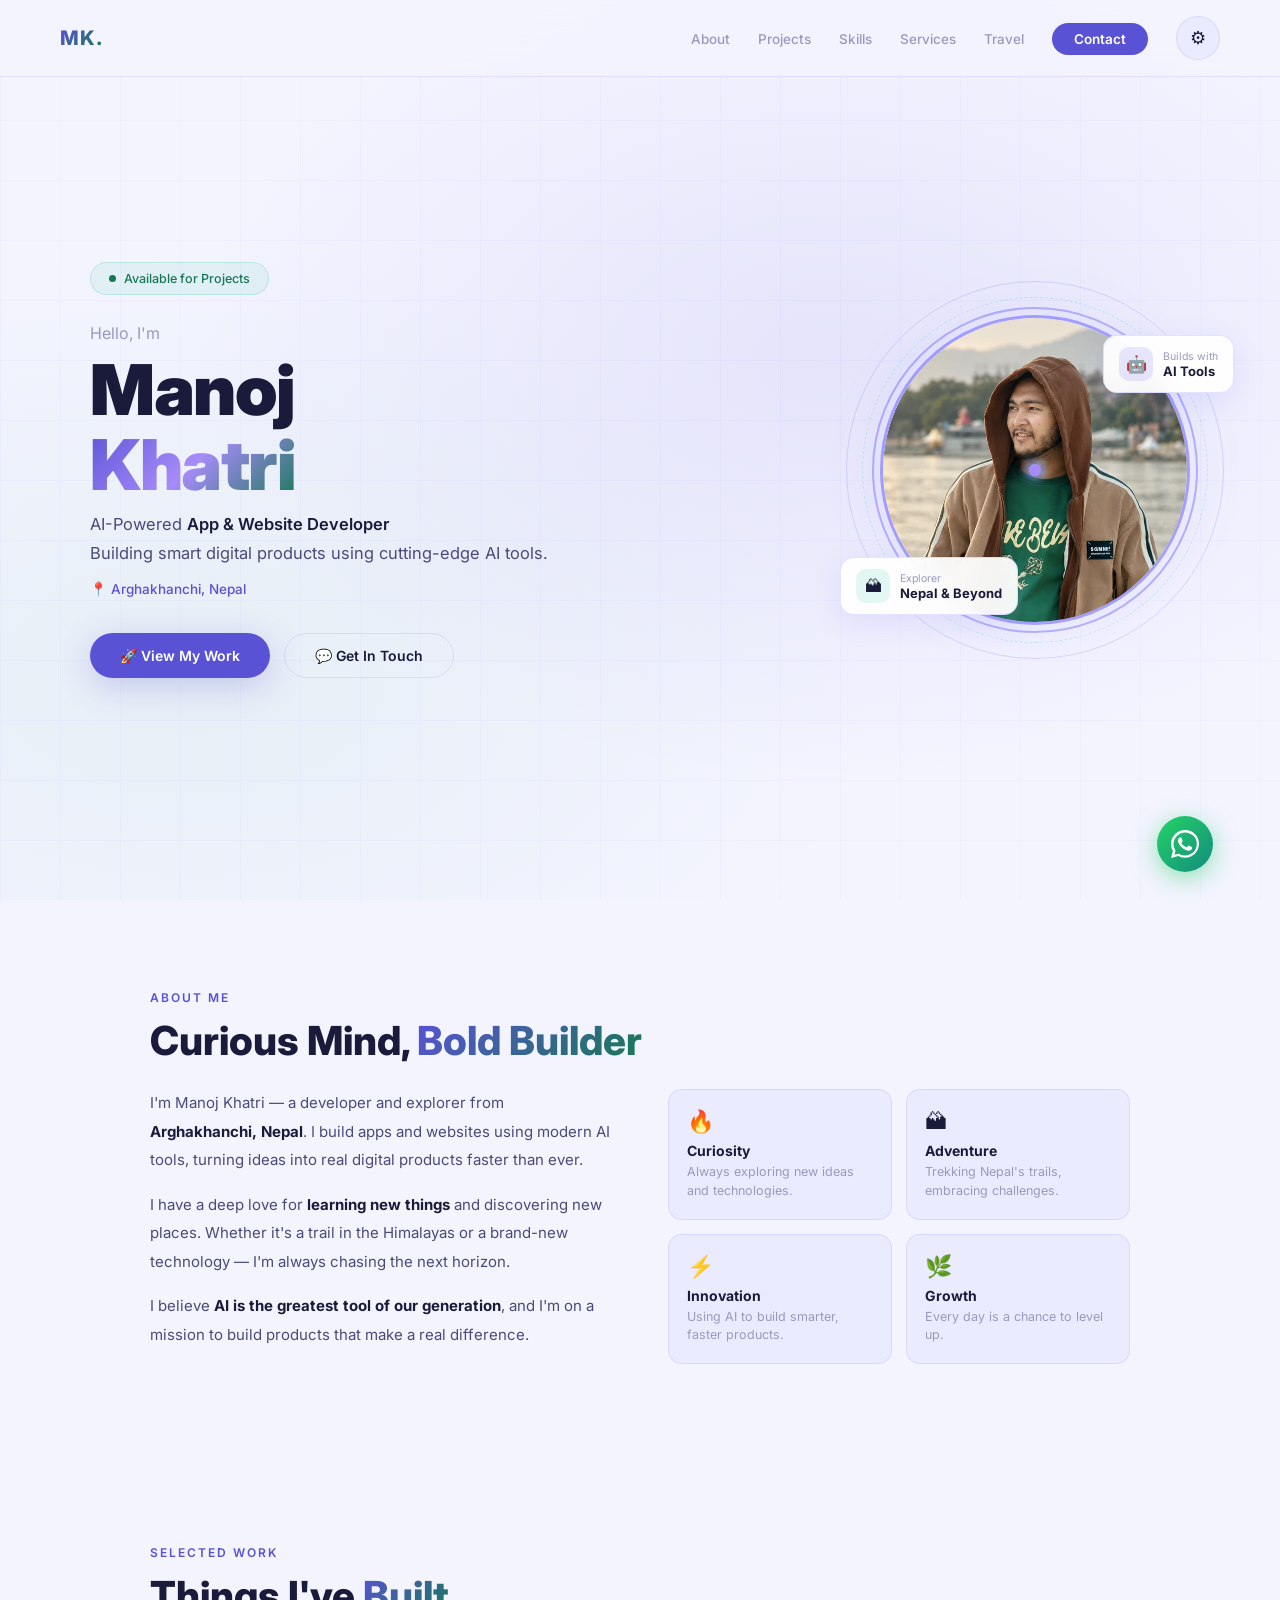
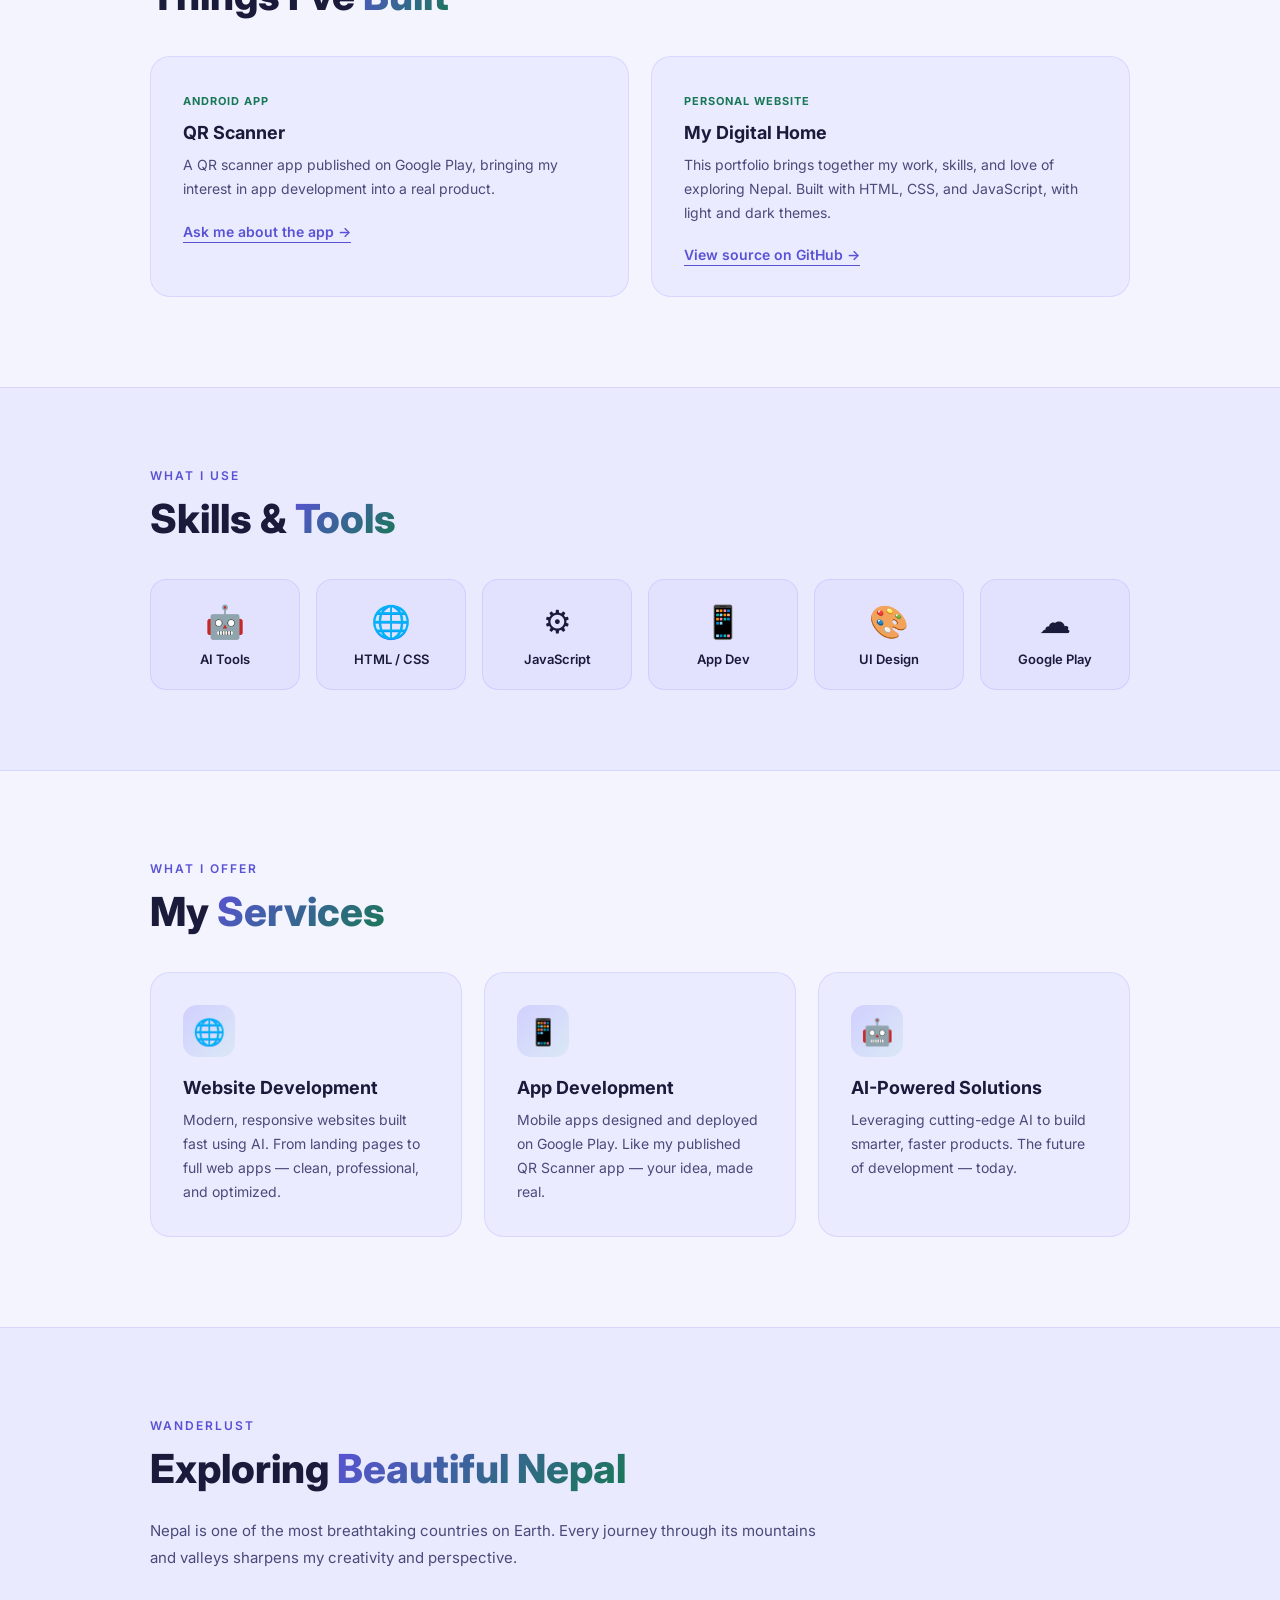
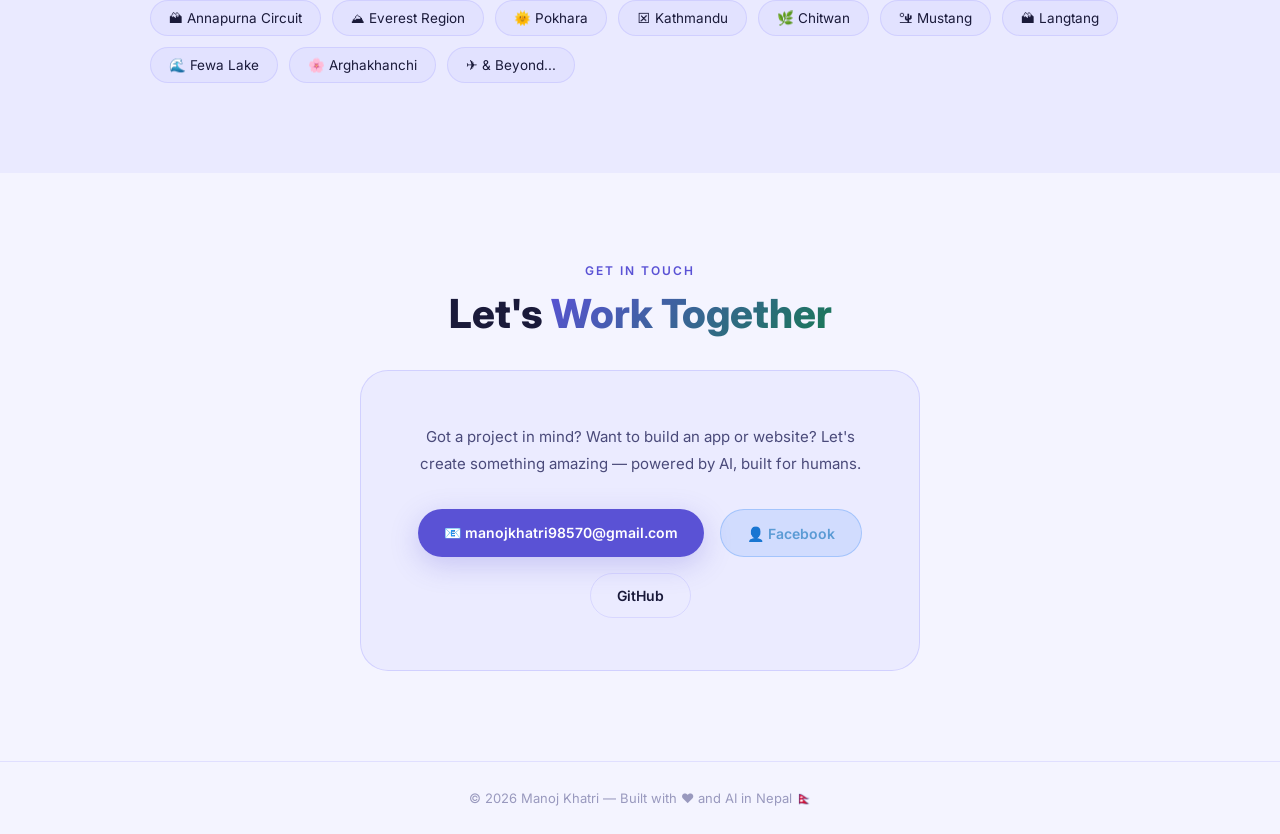
==== index.html @ 9ca05f6a "Publish portfolio with responsive navigation and project showcase" ====
<!DOCTYPE html>
<html lang="en" data-theme="system">
<head>
<meta charset="UTF-8">
<meta name="viewport" content="width=device-width, initial-scale=1.0">
<meta name="description" content="Manoj Khatri — app and website developer from Arghakhanchi, Nepal. Explore my projects, skills, and services, and get in touch.">
<meta name="theme-color" content="#080812">
<link rel="canonical" href="https://manojkhatri0025-ops.github.io/">
<link rel="icon" href="assets/favicon.svg" type="image/svg+xml">
<meta property="og:type" content="website">
<meta property="og:title" content="Manoj Khatri | Developer &amp; Explorer">
<meta property="og:description" content="Manoj Khatri — app and website developer from Arghakhanchi, Nepal. Explore my projects, skills, and services, and get in touch.">
<meta property="og:url" content="https://manojkhatri0025-ops.github.io/">
<meta property="og:image" content="https://manojkhatri0025-ops.github.io/assets/manoj-khatri.webp">
<meta property="og:image:alt" content="Manoj Khatri">
<meta name="twitter:card" content="summary">
<link rel="preconnect" href="https://fonts.googleapis.com">
<link rel="preconnect" href="https://fonts.gstatic.com" crossorigin>
<title>Manoj Khatri | Developer &amp; Explorer</title>
<link href="https://fonts.googleapis.com/css2?family=Inter:wght@300;400;500;600;700;800;900&display=swap" rel="stylesheet">
<link rel="stylesheet" href="assets/style.css">
</head>
<body>
<a class="skip-link" href="#main">Skip to content</a>
<div class="wa-float">
  <div class="wa-label">Chat on WhatsApp</div>
  <a href="https://wa.me/message/HHEHA7CKG47VM1?src=qr" target="_blank" rel="noopener noreferrer" aria-label="Chat with Manoj on WhatsApp (opens in a new tab)" class="wa-btn">
    <span class="wa-ping"></span>
    <svg viewBox="0 0 24 24" aria-hidden="true"><path d="M20.52 3.48A11.91 11.91 0 0 0 12.04 0C5.42 0 .04 5.38.04 12c0 2.12.55 4.19 1.6 6.01L0 24l6.15-1.61a12.02 12.02 0 0 0 5.88 1.5h.01C18.66 23.89 24 18.51 24 11.89c0-3.2-1.24-6.2-3.48-8.41ZM12.04 21.87a9.94 9.94 0 0 1-5.06-1.38l-.36-.21-3.65.96.97-3.56-.24-.37a9.88 9.88 0 0 1-1.53-5.3c0-5.5 4.47-9.97 9.98-9.97 2.66 0 5.16 1.04 7.04 2.92a9.86 9.86 0 0 1 2.91 7.04c0 5.5-4.48 9.87-10.06 9.87Zm5.47-7.46c-.3-.15-1.77-.88-2.05-.98-.27-.1-.47-.15-.67.15-.2.3-.77.98-.94 1.18-.18.2-.35.22-.65.07-.3-.15-1.27-.47-2.42-1.49-.89-.79-1.49-1.77-1.67-2.07-.17-.3-.02-.46.13-.61.13-.14.3-.35.45-.53.15-.17.2-.3.3-.5.1-.2.05-.37-.03-.52-.07-.15-.67-1.62-.92-2.22-.24-.58-.49-.5-.67-.51h-.57c-.2 0-.52.07-.8.37-.27.3-1.05 1.03-1.05 2.5 0 1.48 1.08 2.9 1.23 3.1.15.2 2.12 3.24 5.13 4.54.72.31 1.28.5 1.72.64.72.23 1.37.2 1.89.12.57-.09 1.77-.72 2.02-1.42.25-.7.25-1.3.18-1.43-.08-.12-.28-.2-.58-.35Z"/></svg>
  </a>
</div>
<nav aria-label="Main navigation">
  <a class="logo" href="#home" aria-label="Manoj Khatri, home">MK.</a>
  <div class="nav-right">
    <ul class="nav-links" id="nav-links">
      <li><a href="#about">About</a></li>
      <li><a href="#projects">Projects</a></li>
      <li><a href="#skills">Skills</a></li>
      <li><a href="#services">Services</a></li>
      <li><a href="#travel">Travel</a></li>
      <li><a href="#contact" class="nav-cta">Contact</a></li>
    </ul>
    <button id="menu-btn" type="button" aria-controls="nav-links" aria-expanded="false">Menu</button>
    <button id="theme-btn" type="button" aria-label="Change color theme" title="Change color theme">&#9728;&#65039;</button>
  </div>
</nav>
<main id="main" tabindex="-1">
<div class="hero" id="home">
  <div class="hero-bg"></div><div class="grid-bg"></div>
  <div class="hero-inner">
    <div class="hero-text">
      <div class="badge"><span class="dot"></span>Available for Projects</div>
      <p class="greet">Hello, I'm</p>
      <h1>Manoj<br><span class="grad">Khatri</span></h1>
      <p class="hero-role">AI-Powered <strong>App &amp; Website Developer</strong><br> Building smart digital products using cutting-edge AI tools.</p>
      <p class="loc">&#128205; Arghakhanchi, Nepal</p>
      <div class="btns">
        <a href="#projects" class="btn btn-p">&#128640; View My Work</a>
        <a href="#contact" class="btn btn-o">&#128172; Get In Touch</a>
      </div>
    </div>
    <div class="img-wrap">
      <div class="img-glow"></div><div class="img-ring"></div><div class="img-ring2"></div><div class="img-ring3"></div><div class="orbit-dot od1"></div><div class="orbit-dot od2"></div><div class="orbit-dot od3"></div>
      <img src="assets/manoj-khatri.webp" class="avatar" alt="Manoj Khatri" width="310" height="310" fetchpriority="high">
      <div class="fc fc1"><div class="fci" style="background:rgba(67,206,162,0.15)">&#127956;</div><div><div class="fcl">Explorer</div><div class="fcv">Nepal &amp; Beyond</div></div></div>
      <div class="fc fc2"><div class="fci" style="background:rgba(108,99,255,0.15)">&#129302;</div><div><div class="fcl">Builds with</div><div class="fcv">AI Tools</div></div></div>
    </div>
  </div>
</div>
<div id="about"><section class="reveal">
  <p class="sl">About Me</p><h2 class="st">Curious Mind, <span>Bold Builder</span></h2>
  <div class="about-grid">
    <div class="about-text">
      <p>I'm Manoj Khatri &mdash; a developer and explorer from <strong>Arghakhanchi, Nepal</strong>. I build apps and websites using modern AI tools, turning ideas into real digital products faster than ever.</p>
      <p>I have a deep love for <strong>learning new things</strong> and discovering new places. Whether it's a trail in the Himalayas or a brand-new technology &mdash; I'm always chasing the next horizon.</p>
      <p>I believe <strong>AI is the greatest tool of our generation</strong>, and I'm on a mission to build products that make a real difference.</p>
    </div>
    <div class="vals">
      <div class="val"><div class="vi">&#128293;</div><div class="vt">Curiosity</div><div class="vd">Always exploring new ideas and technologies.</div></div>
      <div class="val"><div class="vi">&#127956;</div><div class="vt">Adventure</div><div class="vd">Trekking Nepal's trails, embracing challenges.</div></div>
      <div class="val"><div class="vi">&#9889;</div><div class="vt">Innovation</div><div class="vd">Using AI to build smarter, faster products.</div></div>
      <div class="val"><div class="vi">&#127807;</div><div class="vt">Growth</div><div class="vd">Every day is a chance to level up.</div></div>
    </div>
  </div>
</section></div>
<div id="projects"><section class="reveal">
  <p class="sl">Selected Work</p><h2 class="st">Things I've <span>Built</span></h2>
  <div class="svc-grid">
    <article class="svc"><span class="project-tag">Android app</span><h3 class="svc-t">QR Scanner</h3><p class="svc-d">A QR scanner app published on Google Play, bringing my interest in app development into a real product.</p><a class="project-link" href="mailto:manojkhatri98570@gmail.com?subject=QR%20Scanner%20app">Ask me about the app &rarr;</a></article>
    <article class="svc"><span class="project-tag">Personal website</span><h3 class="svc-t">My Digital Home</h3><p class="svc-d">This portfolio brings together my work, skills, and love of exploring Nepal. Built with HTML, CSS, and JavaScript, with light and dark themes.</p><a class="project-link" href="https://github.com/manojkhatri0025-ops/manojkhatri0025-ops.github.io" target="_blank" rel="noopener noreferrer">View source on GitHub &rarr;</a></article>
  </div>
</section></div>
<div class="skills-bg" id="skills"><div class="skills-inner reveal">
  <p class="sl">What I Use</p><h2 class="st">Skills &amp; <span>Tools</span></h2>
  <div class="skills-grid">
    <div class="sk"><div class="ski">&#129302;</div><div class="skn">AI Tools</div></div>
    <div class="sk"><div class="ski">&#127760;</div><div class="skn">HTML / CSS</div></div>
    <div class="sk"><div class="ski">&#9881;</div><div class="skn">JavaScript</div></div>
    <div class="sk"><div class="ski">&#128241;</div><div class="skn">App Dev</div></div>
    <div class="sk"><div class="ski">&#127912;</div><div class="skn">UI Design</div></div>
    <div class="sk"><div class="ski">&#9729;</div><div class="skn">Google Play</div></div>
  </div>
</div></div>
<div id="services"><section class="reveal">
  <p class="sl">What I Offer</p><h2 class="st">My <span>Services</span></h2>
  <div class="svc-grid">
    <div class="svc"><div class="svc-icon">&#127760;</div><h3 class="svc-t">Website Development</h3><p class="svc-d">Modern, responsive websites built fast using AI. From landing pages to full web apps &mdash; clean, professional, and optimized.</p></div>
    <div class="svc"><div class="svc-icon">&#128241;</div><h3 class="svc-t">App Development</h3><p class="svc-d">Mobile apps designed and deployed on Google Play. Like my published QR Scanner app &mdash; your idea, made real.</p></div>
    <div class="svc"><div class="svc-icon">&#129302;</div><h3 class="svc-t">AI-Powered Solutions</h3><p class="svc-d">Leveraging cutting-edge AI to build smarter, faster products. The future of development &mdash; today.</p></div>
  </div>
</section></div>
<div class="travel-bg" id="travel"><div class="travel-inner reveal">
  <p class="sl">Wanderlust</p><h2 class="st">Exploring <span>Beautiful Nepal</span></h2>
  <p class="travel-desc">Nepal is one of the most breathtaking countries on Earth. Every journey through its mountains and valleys sharpens my creativity and perspective.</p>
  <div class="places">
    <span class="place">&#127956; Annapurna Circuit</span><span class="place">&#9968; Everest Region</span>
    <span class="place">&#127774; Pokhara</span><span class="place">&#128501; Kathmandu</span>
    <span class="place">&#127807; Chitwan</span><span class="place">&#127964; Mustang</span>
    <span class="place">&#127956; Langtang</span><span class="place">&#127754; Fewa Lake</span>
    <span class="place">&#127800; Arghakhanchi</span><span class="place">&#9992; &amp; Beyond...</span>
  </div>
</div></div>
<div id="contact"><div class="contact-wrap reveal">
  <p class="sl">Get In Touch</p><h2 class="st">Let's <span>Work Together</span></h2>
  <div class="contact-box">
    <p class="contact-desc">Got a project in mind? Want to build an app or website? Let's create something amazing &mdash; powered by AI, built for humans.</p>
    <div class="clinks">
      <a href="mailto:manojkhatri98570@gmail.com" class="cbtn cb1 email-link">&#128231; manojkhatri98570@gmail.com</a>
      <a href="https://www.facebook.com/songs.love.96" target="_blank" rel="noopener noreferrer" class="cbtn cb2">&#128100; Facebook</a>
      <a href="https://github.com/manojkhatri0025-ops" target="_blank" rel="noopener noreferrer" class="cbtn btn-o">GitHub</a>
    </div>
  </div>
</div></div>
</main>
<footer>&copy; 2026 Manoj Khatri &mdash; Built with &#10084;&#65039; and AI in Nepal &#127475;&#127477;</footer>
<script src="assets/main.js" defer></script>
</body></html>
---- assets/style.css ----
:root{--bg:#080812;--bg2:#0f0f20;--card:rgba(255,255,255,0.03);--border:rgba(255,255,255,0.07);--text:#e2e2f0;--muted:#9090b8;--muted2:#7070a0;--primary:#6c63ff;--accent:#43cea2;--nav-bg:rgba(8,8,18,0.9);--shadow:rgba(108,99,255,0.35)}
[data-theme="light"]{--bg:#f4f4ff;--bg2:#eaeaff;--card:rgba(108,99,255,0.06);--border:rgba(108,99,255,0.15);--text:#1a1a3a;--muted:#4a4a7a;--muted2:#5a5a90;--primary:#5a52d5;--accent:#2eaa80;--nav-bg:rgba(244,244,255,0.93);--shadow:rgba(90,82,213,0.25)}
*{margin:0;padding:0;box-sizing:border-box;scroll-behavior:smooth}
body{font-family:Inter,sans-serif;background:var(--bg);color:var(--text);overflow-x:hidden;transition:background .3s,color .3s}
::-webkit-scrollbar{width:5px}::-webkit-scrollbar-thumb{background:var(--primary);border-radius:3px}
nav{position:fixed;top:0;width:100%;z-index:999;padding:16px 60px;display:flex;justify-content:space-between;align-items:center;background:var(--nav-bg);backdrop-filter:blur(24px);border-bottom:1px solid rgba(108,99,255,0.15);transition:background .3s}
.logo{font-size:20px;font-weight:800;background:linear-gradient(135deg,var(--primary),var(--accent));-webkit-background-clip:text;-webkit-text-fill-color:transparent;letter-spacing:1px}
.nav-right{display:flex;align-items:center;gap:28px}
.nav-links{display:flex;gap:28px;list-style:none}
.nav-links a{color:var(--muted2);text-decoration:none;font-size:13.5px;font-weight:500;transition:color .2s}
.nav-links a:hover,.nav-links a.active{color:var(--text)}
.nav-cta{background:linear-gradient(135deg,var(--primary),#5a52d5)!important;color:#fff!important;padding:8px 22px;border-radius:50px;font-weight:600!important}
#theme-btn{width:40px;height:40px;border-radius:50%;border:1.5px solid var(--border);background:var(--card);cursor:pointer;font-size:18px;line-height:1;transition:.2s;color:var(--text);flex-shrink:0;display:inline-flex;align-items:center;justify-content:center}
#theme-btn:hover{border-color:var(--primary);background:rgba(108,99,255,0.15);transform:scale(1.1)}
.hero{min-height:100vh;display:flex;align-items:center;justify-content:center;padding:120px 60px 80px;position:relative;overflow:hidden}
.hero-bg{position:absolute;inset:0;background:radial-gradient(ellipse at 65% 40%,rgba(108,99,255,0.18) 0%,transparent 55%),radial-gradient(ellipse at 15% 75%,rgba(67,206,162,0.1) 0%,transparent 45%),var(--bg);transition:background .3s}
[data-theme="light"] .hero-bg{background:radial-gradient(ellipse at 65% 40%,rgba(90,82,213,0.1) 0%,transparent 55%),radial-gradient(ellipse at 15% 75%,rgba(46,170,128,0.07) 0%,transparent 45%),var(--bg)}
.grid-bg{position:absolute;inset:0;background-image:linear-gradient(rgba(108,99,255,0.04) 1px,transparent 1px),linear-gradient(90deg,rgba(108,99,255,0.04) 1px,transparent 1px);background-size:60px 60px}
.hero-inner{display:flex;align-items:center;gap:80px;max-width:1100px;width:100%;position:relative;z-index:1;flex-wrap:wrap}
.hero-text{flex:1;min-width:300px}
.badge{display:inline-flex;align-items:center;gap:8px;padding:8px 18px;background:rgba(67,206,162,0.1);border:1px solid rgba(67,206,162,0.25);border-radius:50px;font-size:12.5px;color:var(--accent);margin-bottom:28px;font-weight:500}
.dot{width:7px;height:7px;background:var(--accent);border-radius:50%;animation:pulse 2s infinite}
@keyframes pulse{0%,100%{opacity:1;transform:scale(1)}50%{opacity:.5;transform:scale(1.4)}}
.greet{font-size:16px;color:var(--muted2);margin-bottom:10px}
h1{font-size:clamp(42px,5.5vw,70px);font-weight:900;line-height:1.06;margin-bottom:8px;letter-spacing:-1.5px;color:var(--text)}
.grad{background:linear-gradient(135deg,var(--primary) 0%,#a78bfa 50%,var(--accent) 100%);-webkit-background-clip:text;-webkit-text-fill-color:transparent}
.hero-role{font-size:16.5px;color:var(--muted);line-height:1.75;margin-bottom:10px}
.hero-role strong{color:var(--text);font-weight:600}
.loc{display:inline-flex;align-items:center;gap:6px;font-size:13.5px;color:var(--primary);margin-bottom:36px;font-weight:500}
.btns{display:flex;gap:14px;flex-wrap:wrap}
.btn{padding:13px 30px;border-radius:50px;font-size:14px;font-weight:600;text-decoration:none;transition:.25s;border:none;display:inline-flex;align-items:center;gap:8px;cursor:pointer}
.btn-p{background:linear-gradient(135deg,var(--primary),#5a52d5);color:#fff;box-shadow:0 8px 32px var(--shadow)}
.btn-p:hover{transform:translateY(-2px);box-shadow:0 14px 44px var(--shadow)}
.btn-o{background:transparent;color:var(--text);border:1.5px solid var(--border)}
.btn-o:hover{border-color:var(--primary);color:var(--primary);background:rgba(108,99,255,0.08)}
.img-wrap{position:relative;flex-shrink:0;display:flex;align-items:center;justify-content:center}
.img-glow{position:absolute;inset:-30px;background:radial-gradient(circle,rgba(108,99,255,0.28) 0%,transparent 68%);border-radius:50%;filter:blur(24px)}
.img-ring{position:absolute;inset:-8px;border:2.5px solid rgba(108,99,255,0.45);border-radius:50%;animation:spin 9s linear infinite}
.img-ring2{position:absolute;inset:-18px;border:1.5px dashed rgba(67,206,162,0.28);border-radius:50%;animation:spin 15s linear infinite reverse}
@keyframes spin{to{transform:rotate(360deg)}}
img.avatar{width:310px;height:310px;border-radius:50%;object-fit:cover;object-position:top center;border:3px solid rgba(108,99,255,0.55);position:relative;z-index:1;display:block}
.fc{position:absolute;backdrop-filter:blur(16px);border-radius:14px;padding:11px 15px;display:flex;align-items:center;gap:10px;white-space:nowrap;z-index:4;background:rgba(12,12,28,0.88);border:1px solid rgba(255,255,255,0.1)}
[data-theme="light"] .fc{background:rgba(255,255,255,0.94);border:1px solid rgba(108,99,255,0.18);box-shadow:0 8px 28px rgba(108,99,255,0.12)}
.fc1{bottom:10px;left:-40px;animation:float 4s ease-in-out infinite}
.fc2{top:20px;right:-44px;animation:float 4s ease-in-out infinite .8s}
@keyframes float{0%,100%{transform:translateY(0)}50%{transform:translateY(-10px)}}
.fci{width:34px;height:34px;border-radius:10px;display:flex;align-items:center;justify-content:center;font-size:17px}
.fcl{font-size:10.5px;color:var(--muted2)}.fcv{font-size:13px;font-weight:700;color:var(--text)}
section{padding:90px 60px;max-width:1100px;margin:0 auto}
.sl{font-size:12px;color:var(--primary);font-weight:600;letter-spacing:2px;text-transform:uppercase;margin-bottom:12px}
.st{font-size:clamp(28px,3.5vw,40px);font-weight:800;margin-bottom:24px;line-height:1.2;color:var(--text)}
.st span{background:linear-gradient(135deg,var(--primary),var(--accent));-webkit-background-clip:text;-webkit-text-fill-color:transparent}
.about-grid{display:grid;grid-template-columns:1fr 1fr;gap:56px;align-items:start}
.about-text p{color:var(--muted);line-height:1.9;font-size:15px;margin-bottom:16px}
.about-text p strong{color:var(--text)}
.vals{display:grid;grid-template-columns:1fr 1fr;gap:14px}
.val{background:var(--card);border:1px solid var(--border);border-radius:14px;padding:18px;transition:.3s;cursor:default}
.val:hover{background:rgba(108,99,255,0.1);border-color:rgba(108,99,255,0.3);transform:translateY(-3px)}
.vi{font-size:22px;margin-bottom:8px}.vt{font-size:14px;font-weight:700;color:var(--text);margin-bottom:4px}.vd{font-size:12.5px;color:var(--muted2);line-height:1.5}
.skills-bg{background:var(--bg2);border-top:1px solid var(--border);border-bottom:1px solid var(--border)}
.skills-inner{max-width:1100px;margin:0 auto;padding:80px 60px}
.skills-grid{display:grid;grid-template-columns:repeat(auto-fit,minmax(140px,1fr));gap:16px;margin-top:36px}
.sk{background:var(--card);border:1px solid var(--border);border-radius:16px;padding:22px 16px;text-align:center;transition:.3s;cursor:default}
.sk:hover{background:rgba(108,99,255,0.12);border-color:rgba(108,99,255,0.35);transform:translateY(-5px)}
.ski{font-size:32px;margin-bottom:10px}.skn{font-size:13px;font-weight:600;color:var(--text)}
.svc-grid{display:grid;grid-template-columns:repeat(auto-fit,minmax(280px,1fr));gap:22px;margin-top:36px}
.svc{background:var(--card);border:1px solid var(--border);border-radius:20px;padding:32px;transition:.35s;position:relative;overflow:hidden;cursor:default}
.svc::before{content:'';position:absolute;top:0;left:0;right:0;height:2px;background:linear-gradient(90deg,var(--primary),var(--accent));transform:scaleX(0);transform-origin:left;transition:.35s}
.svc:hover{background:rgba(108,99,255,0.08);border-color:rgba(108,99,255,0.25);transform:translateY(-6px)}
.svc:hover::before{transform:scaleX(1)}
.svc-icon{width:52px;height:52px;background:linear-gradient(135deg,rgba(108,99,255,0.2),rgba(67,206,162,0.1));border-radius:14px;display:flex;align-items:center;justify-content:center;font-size:26px;margin-bottom:20px}
.svc-t{font-size:18px;font-weight:700;color:var(--text);margin-bottom:10px}.svc-d{font-size:14px;color:var(--muted);line-height:1.7}
.travel-bg{background:var(--bg2);border-top:1px solid var(--border)}
.travel-inner{max-width:1100px;margin:0 auto;padding:90px 60px}
.travel-desc{color:var(--muted);font-size:15px;line-height:1.85;margin-bottom:28px;max-width:680px}
.places{display:flex;flex-wrap:wrap;gap:11px}
.place{padding:9px 18px;background:var(--card);border:1px solid var(--border);border-radius:50px;font-size:13.5px;color:var(--text);transition:.25s;cursor:default}
.place:hover{background:rgba(108,99,255,0.15);border-color:rgba(108,99,255,0.4);transform:translateY(-2px)}
.contact-wrap{max-width:680px;margin:0 auto;padding:90px 60px;text-align:center}
.contact-box{background:rgba(108,99,255,0.06);border:1px solid rgba(108,99,255,0.2);border-radius:28px;padding:52px 40px;margin-top:32px}
.contact-desc{color:var(--muted);font-size:15px;line-height:1.8;margin-bottom:32px}
.clinks{display:flex;justify-content:center;gap:16px;flex-wrap:wrap}
.cbtn{padding:13px 26px;border-radius:50px;font-size:14px;font-weight:600;text-decoration:none;transition:.25s;display:inline-flex;align-items:center;gap:8px}
.cb1{background:linear-gradient(135deg,var(--primary),#5a52d5);color:#fff;box-shadow:0 8px 28px var(--shadow)}
.cb1:hover{transform:translateY(-2px)}
.cb2{background:rgba(24,119,242,0.12);border:1px solid rgba(24,119,242,0.25);color:#5b9bd5}
.cb2:hover{background:rgba(24,119,242,0.22);transform:translateY(-2px)}
footer{text-align:center;padding:28px;border-top:1px solid var(--border);color:var(--muted2);font-size:13px}
.reveal{opacity:1;transform:none;transition:.7s ease}
.reveal.visible{opacity:1;transform:none}
@media(max-width:768px){nav{padding:14px 20px}.nav-links{display:none}.hero{padding:90px 20px 60px}.hero-inner{flex-direction:column-reverse;gap:36px;text-align:center}img.avatar{width:220px;height:220px}.btns{justify-content:center}section,.skills-inner,.travel-inner,.contact-wrap{padding:60px 24px}.about-grid{grid-template-columns:1fr}.fc1,.fc2{display:none}}

/* ORBITING ANIMATIONS */
@keyframes orbit1{from{transform:rotate(0deg) translateX(175px) rotate(0deg)}to{transform:rotate(360deg) translateX(175px) rotate(-360deg)}}
@keyframes orbit2{from{transform:rotate(120deg) translateX(185px) rotate(-120deg)}to{transform:rotate(480deg) translateX(185px) rotate(-480deg)}}
@keyframes orbit3{from{transform:rotate(240deg) translateX(170px) rotate(-240deg)}to{transform:rotate(600deg) translateX(170px) rotate(-600deg)}}
@keyframes pulse-ring{0%,100%{transform:scale(1);opacity:.5}50%{transform:scale(1.07);opacity:1}}
.img-ring3{position:absolute;inset:-34px;border:1px solid rgba(108,99,255,0.2);border-radius:50%;animation:pulse-ring 3s ease-in-out infinite}
.orbit-dot{position:absolute;width:12px;height:12px;border-radius:50%;top:50%;left:50%;margin:-6px 0 0 -6px;z-index:5}
.od1{background:#6c63ff;box-shadow:0 0 12px #6c63ff;animation:orbit1 6s linear infinite}
.od2{background:#43cea2;box-shadow:0 0 12px #43cea2;animation:orbit2 9s linear infinite}
.od3{background:#a78bfa;box-shadow:0 0 12px #a78bfa;animation:orbit3 7.5s linear infinite}
/* WHATSAPP FLOAT */
.wa-float{position:fixed;bottom:28px;right:28px;z-index:9999;display:flex;flex-direction:column;align-items:center;gap:8px}
.wa-label{background:rgba(0,0,0,0.8);color:#fff;font-size:12px;font-weight:600;padding:6px 14px;border-radius:20px;white-space:nowrap;opacity:0;transform:translateY(4px);transition:.2s;pointer-events:none;backdrop-filter:blur(8px)}
.wa-float:hover .wa-label{opacity:1;transform:translateY(0)}
.wa-btn{width:56px;height:56px;border-radius:50%;background:linear-gradient(135deg,#25d366,#128c7e);display:flex;align-items:center;justify-content:center;font-size:26px;box-shadow:0 6px 24px rgba(37,211,102,0.5);text-decoration:none;animation:wabounce 3s ease-in-out infinite;position:relative;border:none;cursor:pointer}
.wa-btn:hover{transform:scale(1.12)!important;box-shadow:0 10px 36px rgba(37,211,102,0.65)}
@keyframes wabounce{0%,100%{transform:translateY(0)}50%{transform:translateY(-8px)}}
.wa-ping{position:absolute;top:-2px;right:-2px;width:14px;height:14px;background:#ff3b3b;border-radius:50%;border:2px solid #080812}
.wa-ping::after{content:'';position:absolute;inset:-3px;border-radius:50%;border:2px solid #ff3b3b;animation:pingring 1.5s ease-out infinite}
@keyframes pingring{0%{transform:scale(1);opacity:1}100%{transform:scale(2.2);opacity:0}}
@media(max-width:768px){.wa-float{bottom:16px;right:16px}}


/* Navigation, keyboard access, and small-screen refinements. */
:root{--muted2:#9999be}
[data-theme="light"]{--accent:#187855}
html{scroll-padding-top:100px}
main:focus{outline:none}
.skip-link{position:fixed;left:16px;top:-80px;z-index:10001;background:var(--bg);color:var(--text);padding:14px;border:2px solid var(--primary);border-radius:8px}
.skip-link:focus{top:12px}
a:focus-visible,button:focus-visible{outline:3px solid var(--primary);outline-offset:5px}
.logo{text-decoration:none}
.hero-text{min-width:0}
.svc-grid{grid-template-columns:repeat(auto-fit,minmax(min(100%,280px),1fr))}
.contact-box{padding:clamp(24px,5vw,52px) clamp(14px,4vw,40px)}
.cbtn{max-width:100%;overflow-wrap:anywhere;justify-content:center}
.email-link{display:block;line-height:1.6}
#menu-btn{display:none;background:var(--card);border:1px solid var(--border);border-radius:9px;color:var(--text);font:600 13px Inter,sans-serif;padding:10px 12px;cursor:pointer;min-height:44px}
#theme-btn{width:44px;height:44px}
.project-link{margin-top:22px;color:var(--primary);font-size:14px;font-weight:600;display:inline-block;text-underline-offset:5px}
.project-tag{display:inline-block;margin-bottom:14px;font-size:11px;letter-spacing:1px;text-transform:uppercase;color:var(--accent);font-weight:700}
.wa-btn svg{width:28px;height:28px;fill:currentColor;color:white}
.wa-ping{display:none}
.wa-float:focus-within .wa-label{opacity:1;transform:none}
@media(max-width:950px){nav{padding-left:24px;padding-right:24px}.nav-links{gap:16px}.nav-right{gap:16px}}
@media(max-width:768px){
 #menu-btn{display:inline-flex;align-items:center}.nav-right{gap:10px}
 .nav-links{display:none;position:absolute;left:16px;right:16px;top:76px;flex-direction:column;gap:2px;background:var(--bg);padding:12px;border:1px solid var(--border);border-radius:16px;box-shadow:0 12px 32px var(--shadow)}
 .nav-links.is-open{display:flex}.nav-links a{display:block;padding:13px 16px}.nav-cta{margin-top:4px}
 .hero{padding-top:116px}.hero-inner{align-items:center}.hero-text{width:100%}
 .hero-role{font-size:15px}.hero-role br{display:none}
 .svc{padding:26px}.contact-wrap{padding-left:16px;padding-right:16px}
 .orbit-dot{display:none}.img-ring3{inset:-26px}
 .wa-float{bottom:14px;right:14px}.wa-btn{width:48px;height:48px}
 footer{padding:28px 64px 36px 24px;line-height:1.8}
}
@media(prefers-reduced-motion:reduce){*,*::before,*::after{animation:none!important;transition:none!important;scroll-behavior:auto!important}}
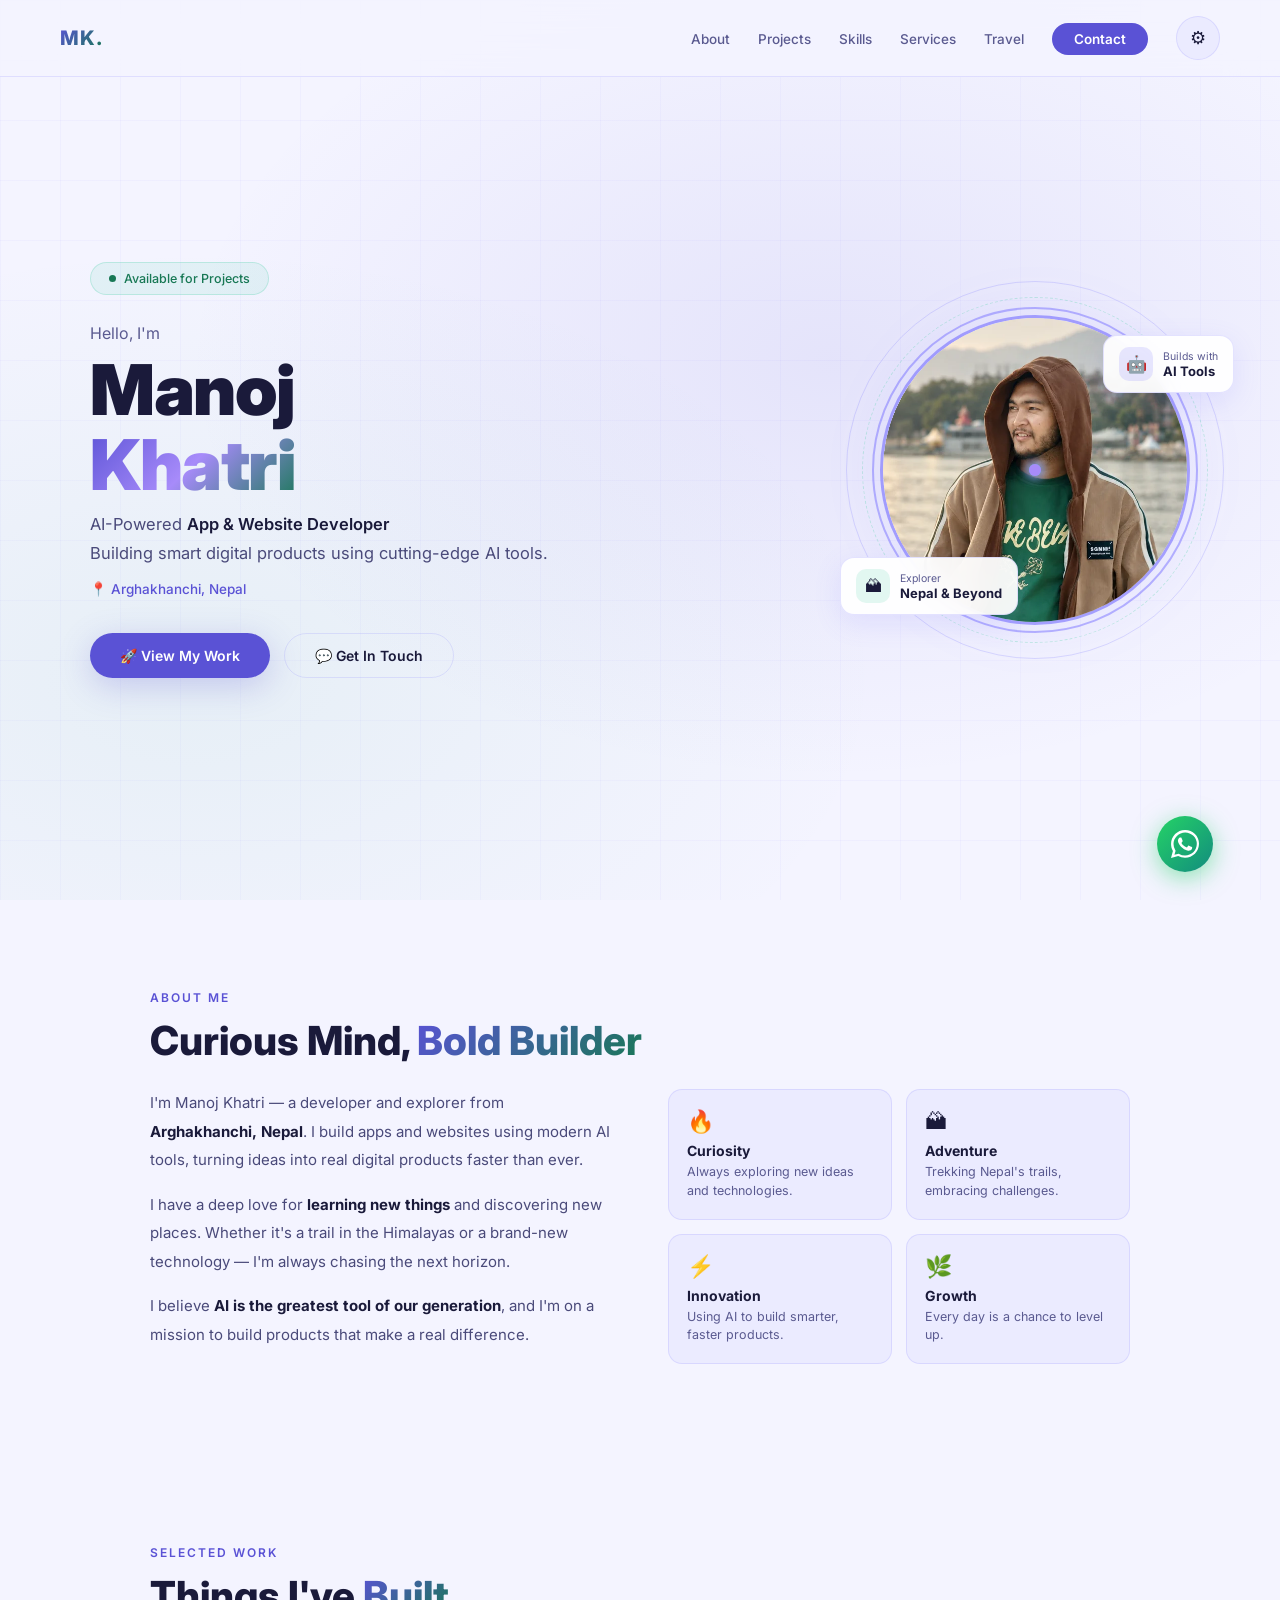
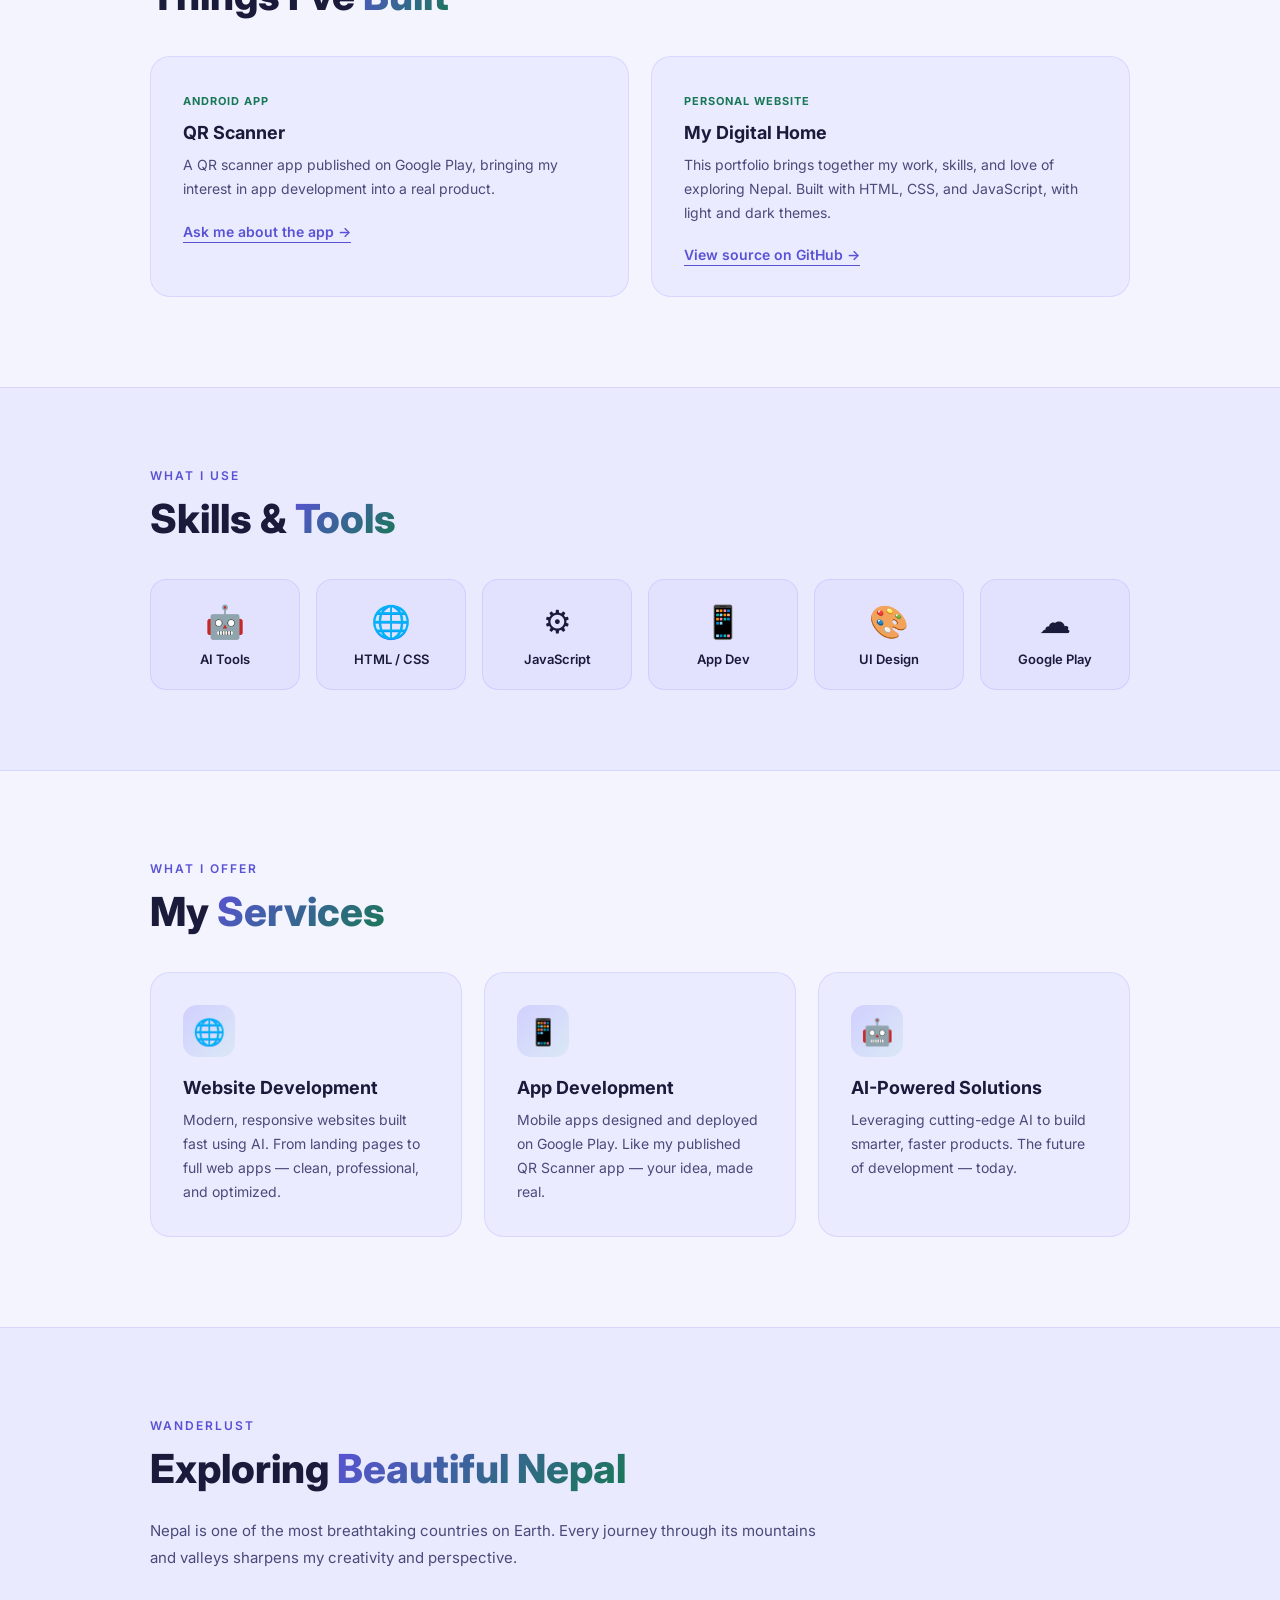
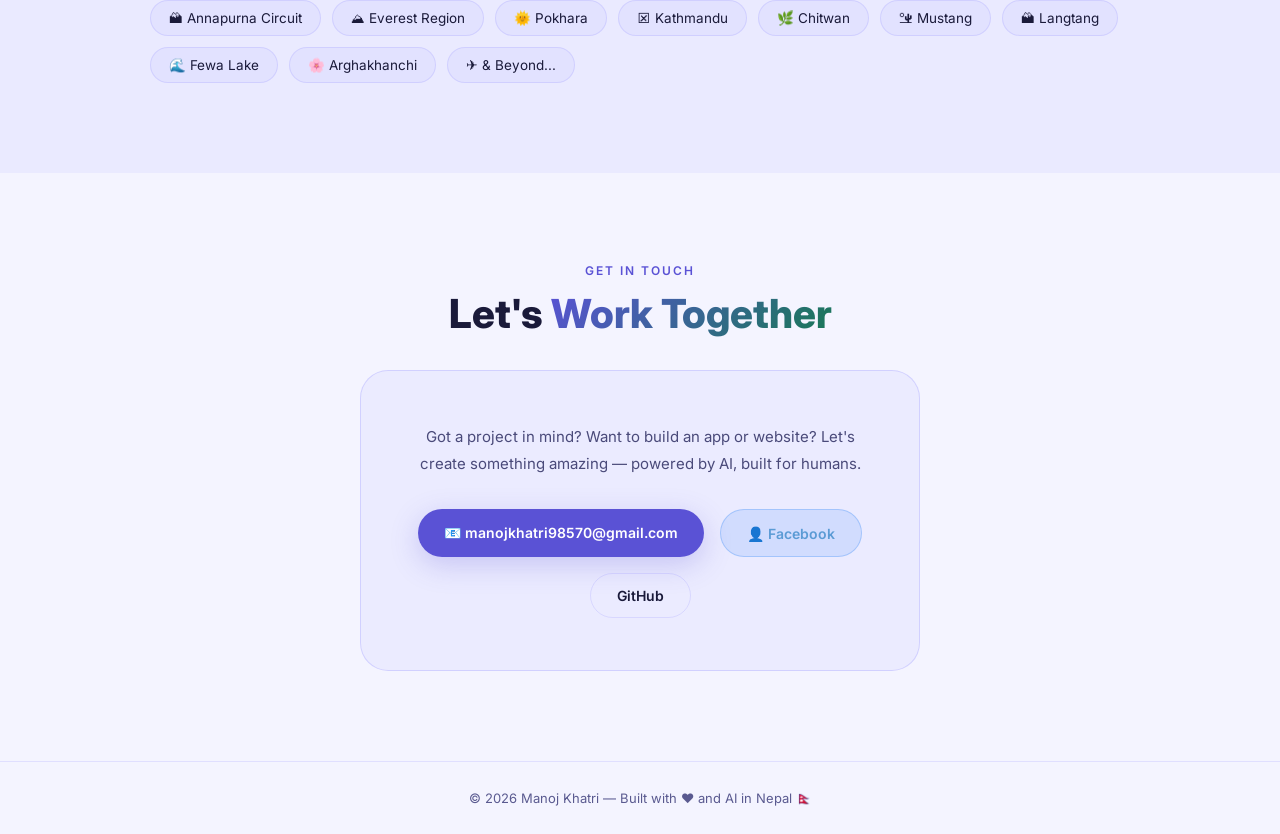
==== commit b8a8f176: "Connect approved manojkhatri.name.np domain and update site metadata" ====
--- a/index.html
+++ b/index.html
@@ -5,13 +5,13 @@
 <meta name="viewport" content="width=device-width, initial-scale=1.0">
 <meta name="description" content="Manoj Khatri — app and website developer from Arghakhanchi, Nepal. Explore my projects, skills, and services, and get in touch.">
 <meta name="theme-color" content="#080812">
-<link rel="canonical" href="https://manojkhatri0025-ops.github.io/">
+<link rel="canonical" href="https://manojkhatri.name.np/">
 <link rel="icon" href="assets/favicon.svg" type="image/svg+xml">
 <meta property="og:type" content="website">
 <meta property="og:title" content="Manoj Khatri | Developer &amp; Explorer">
 <meta property="og:description" content="Manoj Khatri — app and website developer from Arghakhanchi, Nepal. Explore my projects, skills, and services, and get in touch.">
-<meta property="og:url" content="https://manojkhatri0025-ops.github.io/">
-<meta property="og:image" content="https://manojkhatri0025-ops.github.io/assets/manoj-khatri.webp">
+<meta property="og:url" content="https://manojkhatri.name.np/">
+<meta property="og:image" content="https://manojkhatri.name.np/assets/manoj-khatri.webp">
 <meta property="og:image:alt" content="Manoj Khatri">
 <meta name="twitter:card" content="summary">
 <link rel="preconnect" href="https://fonts.googleapis.com">
--- a/assets/style.css
+++ b/assets/style.css
@@ -1,5 +1,5 @@
 
-:root{--bg:#080812;--bg2:#0f0f20;--card:rgba(255,255,255,0.03);--border:rgba(255,255,255,0.07);--text:#e2e2f0;--muted:#9090b8;--muted2:#7070a0;--primary:#6c63ff;--accent:#43cea2;--nav-bg:rgba(8,8,18,0.9);--shadow:rgba(108,99,255,0.35)}
+:root{--bg:#080812;--bg2:#0f0f20;--card:rgba(255,255,255,0.03);--border:rgba(255,255,255,0.07);--text:#e2e2f0;--muted:#9090b8;--muted2:#9999be;--primary:#6c63ff;--accent:#43cea2;--nav-bg:rgba(8,8,18,0.9);--shadow:rgba(108,99,255,0.35)}
 [data-theme="light"]{--bg:#f4f4ff;--bg2:#eaeaff;--card:rgba(108,99,255,0.06);--border:rgba(108,99,255,0.15);--text:#1a1a3a;--muted:#4a4a7a;--muted2:#5a5a90;--primary:#5a52d5;--accent:#2eaa80;--nav-bg:rgba(244,244,255,0.93);--shadow:rgba(90,82,213,0.25)}
 *{margin:0;padding:0;box-sizing:border-box;scroll-behavior:smooth}
 body{font-family:Inter,sans-serif;background:var(--bg);color:var(--text);overflow-x:hidden;transition:background .3s,color .3s}
@@ -115,8 +115,9 @@
 
 
 /* Navigation, keyboard access, and small-screen refinements. */
-:root{--muted2:#9999be}
 [data-theme="light"]{--accent:#187855}
+.sl,.loc,.project-link{color:#b2aaff}
+[data-theme="light"] .sl,[data-theme="light"] .loc,[data-theme="light"] .project-link{color:var(--primary)}
 html{scroll-padding-top:100px}
 main:focus{outline:none}
 .skip-link{position:fixed;left:16px;top:-80px;z-index:10001;background:var(--bg);color:var(--text);padding:14px;border:2px solid var(--primary);border-radius:8px}
@@ -130,7 +131,7 @@
 .email-link{display:block;line-height:1.6}
 #menu-btn{display:none;background:var(--card);border:1px solid var(--border);border-radius:9px;color:var(--text);font:600 13px Inter,sans-serif;padding:10px 12px;cursor:pointer;min-height:44px}
 #theme-btn{width:44px;height:44px}
-.project-link{margin-top:22px;color:var(--primary);font-size:14px;font-weight:600;display:inline-block;text-underline-offset:5px}
+.project-link{margin-top:22px;font-size:14px;font-weight:600;display:inline-block;text-underline-offset:5px}
 .project-tag{display:inline-block;margin-bottom:14px;font-size:11px;letter-spacing:1px;text-transform:uppercase;color:var(--accent);font-weight:700}
 .wa-btn svg{width:28px;height:28px;fill:currentColor;color:white}
 .wa-ping{display:none}
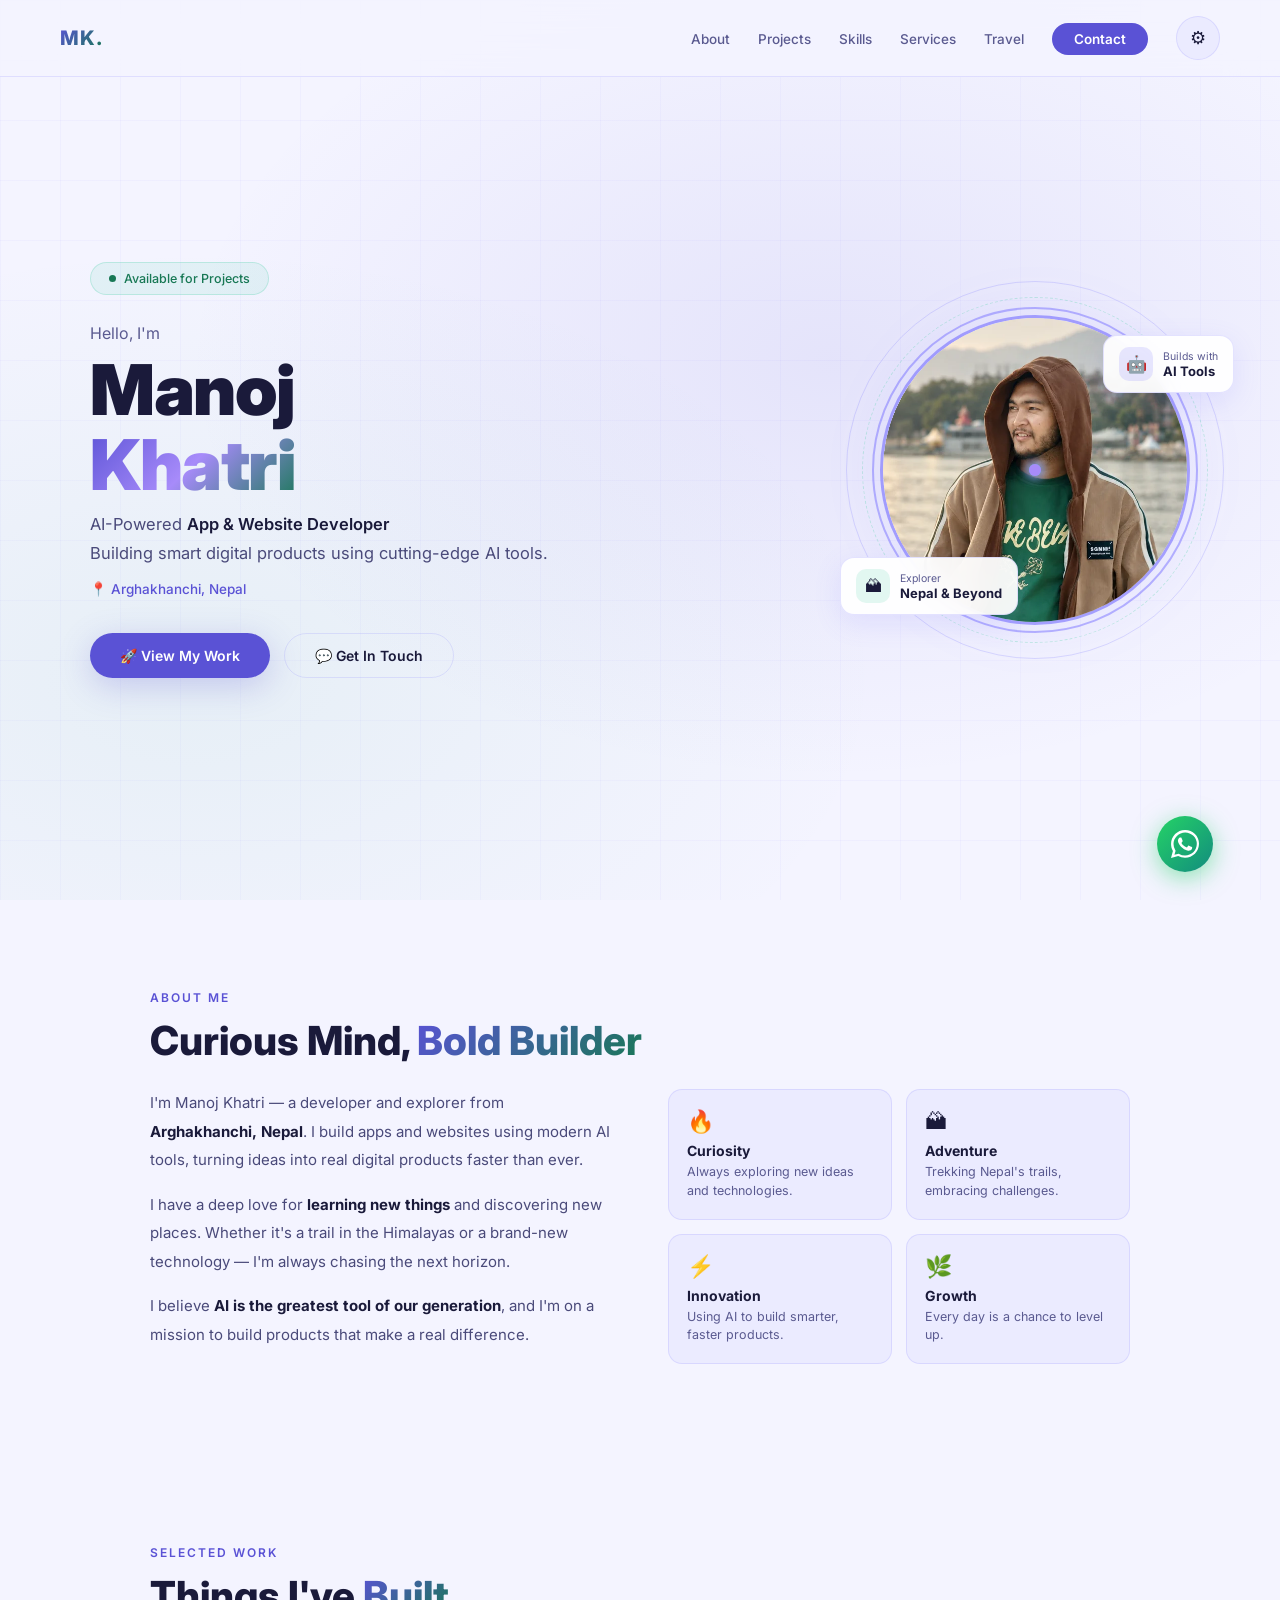
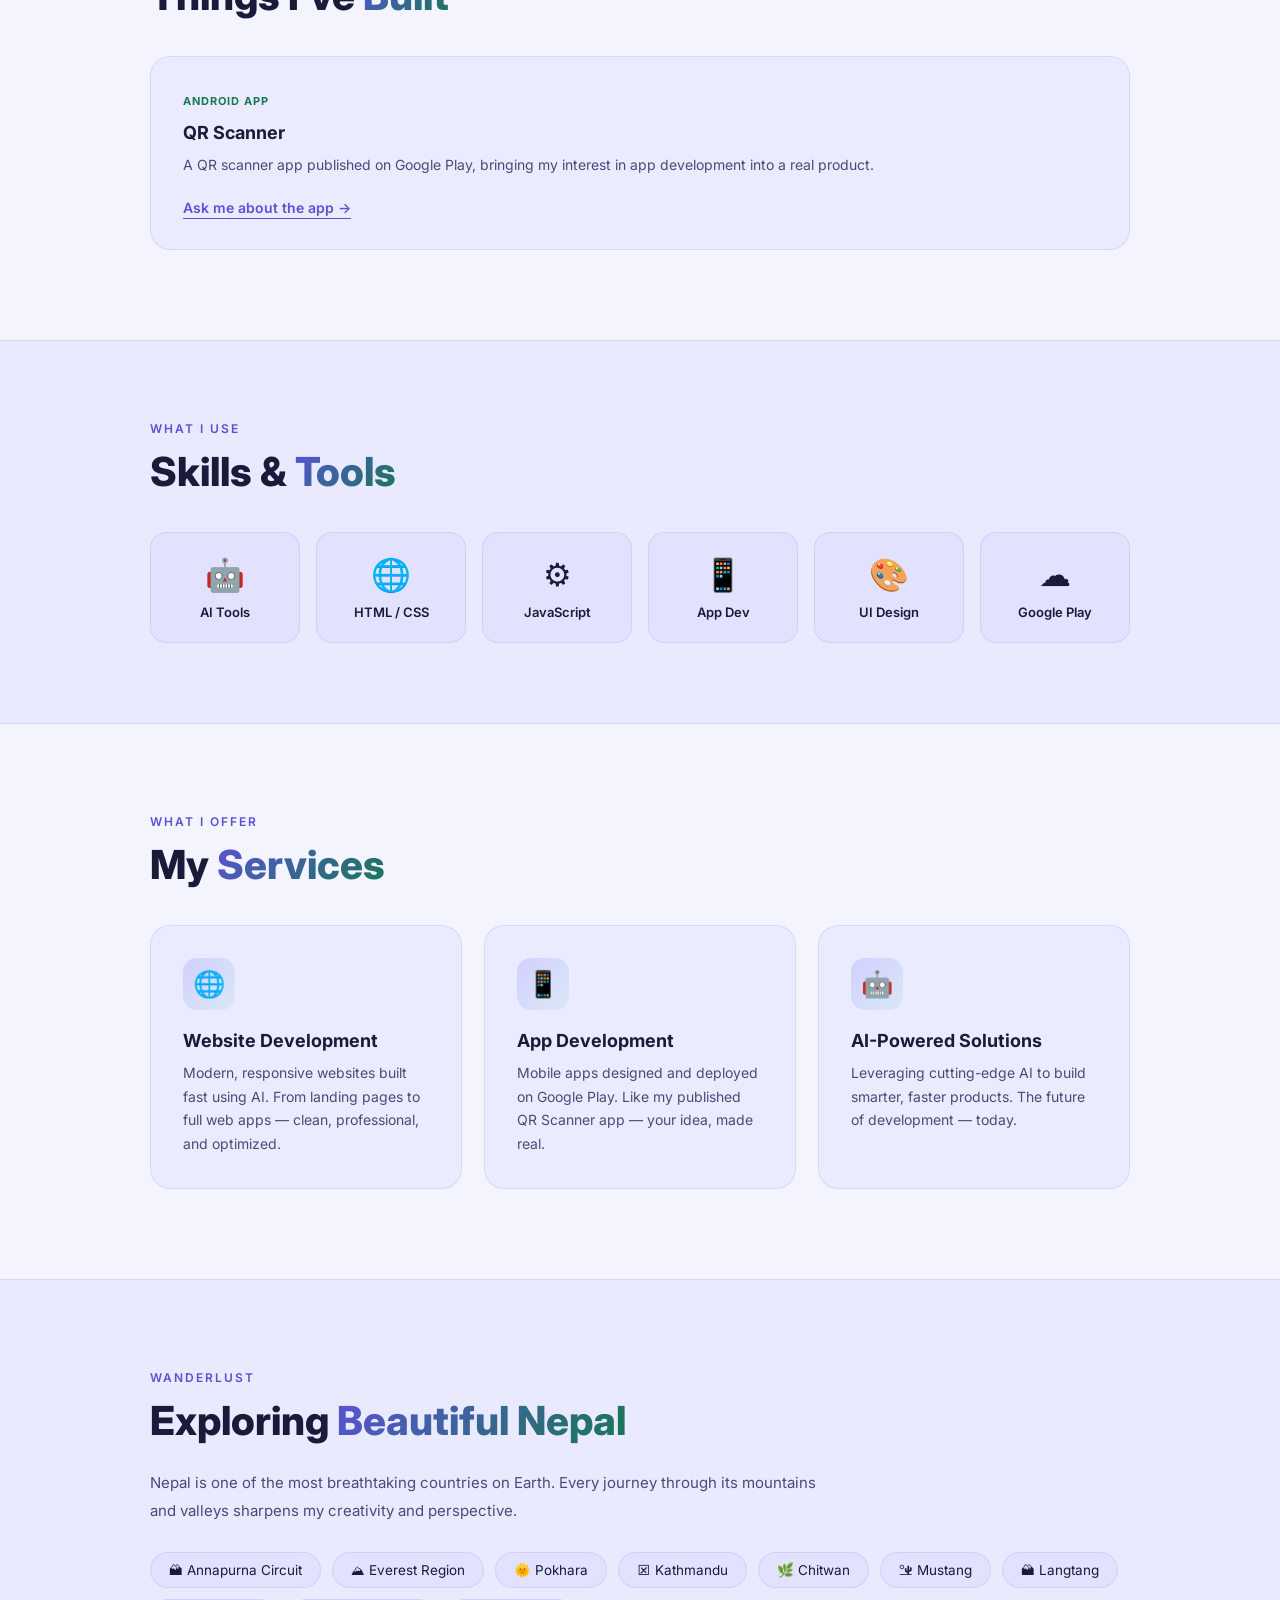
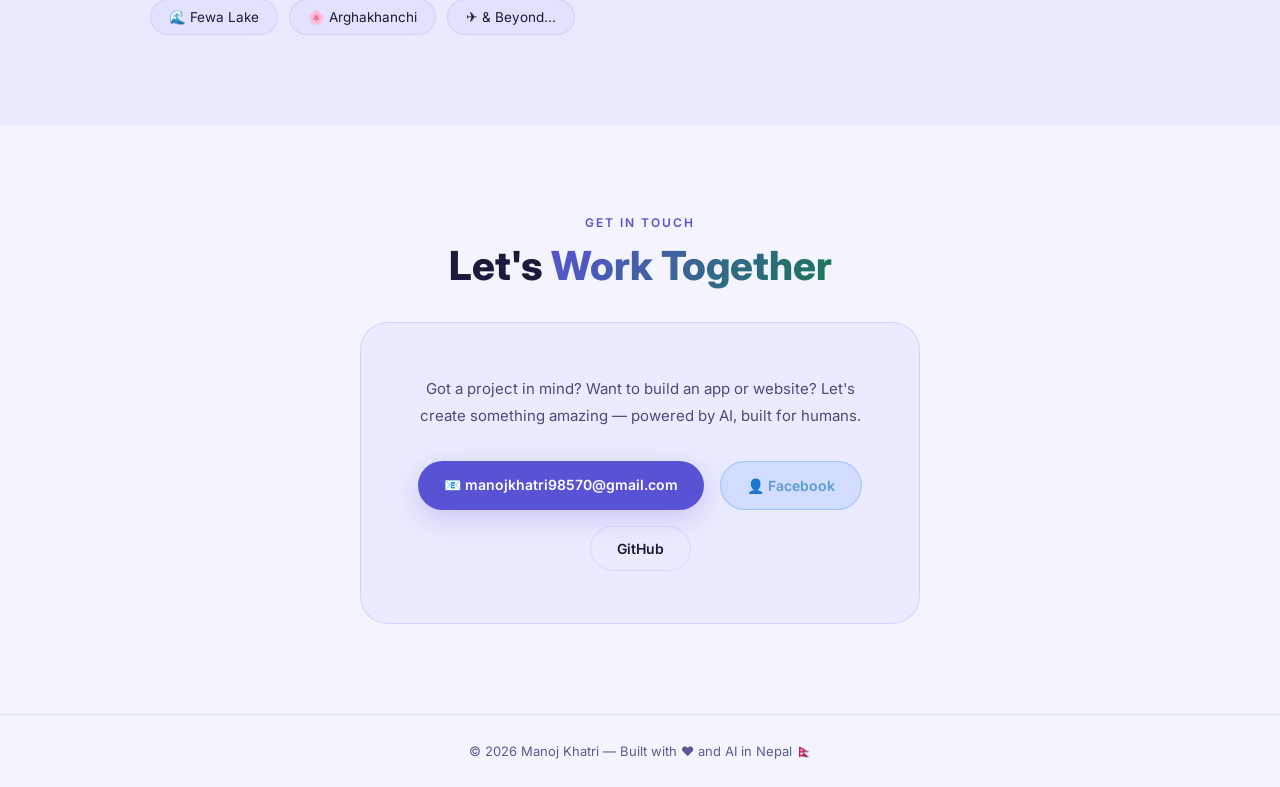
==== commit 685d7e2c: "Remove My Digital Home portfolio card" ====
--- a/index.html
+++ b/index.html
@@ -87,7 +87,6 @@
   <p class="sl">Selected Work</p><h2 class="st">Things I've <span>Built</span></h2>
   <div class="svc-grid">
     <article class="svc"><span class="project-tag">Android app</span><h3 class="svc-t">QR Scanner</h3><p class="svc-d">A QR scanner app published on Google Play, bringing my interest in app development into a real product.</p><a class="project-link" href="mailto:manojkhatri98570@gmail.com?subject=QR%20Scanner%20app">Ask me about the app &rarr;</a></article>
-    <article class="svc"><span class="project-tag">Personal website</span><h3 class="svc-t">My Digital Home</h3><p class="svc-d">This portfolio brings together my work, skills, and love of exploring Nepal. Built with HTML, CSS, and JavaScript, with light and dark themes.</p><a class="project-link" href="https://github.com/manojkhatri0025-ops/manojkhatri0025-ops.github.io" target="_blank" rel="noopener noreferrer">View source on GitHub &rarr;</a></article>
   </div>
 </section></div>
 <div class="skills-bg" id="skills"><div class="skills-inner reveal">
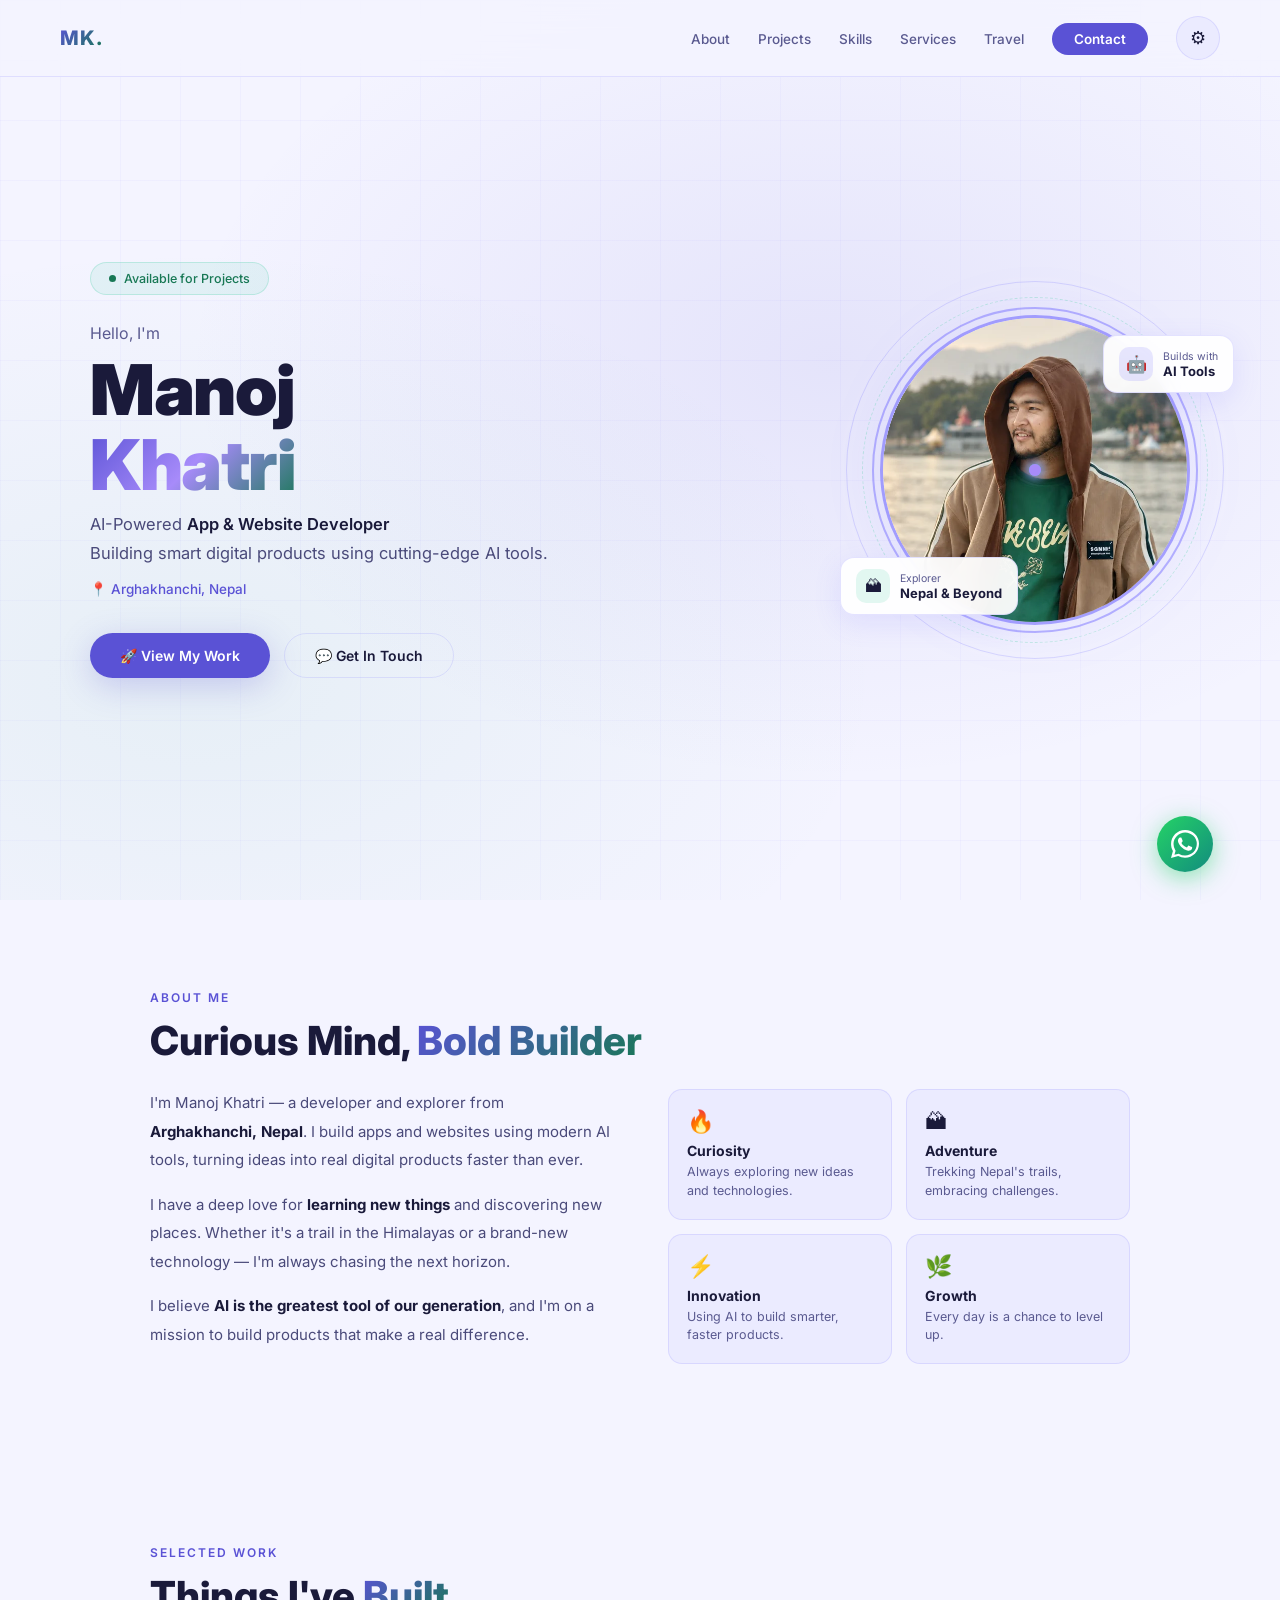
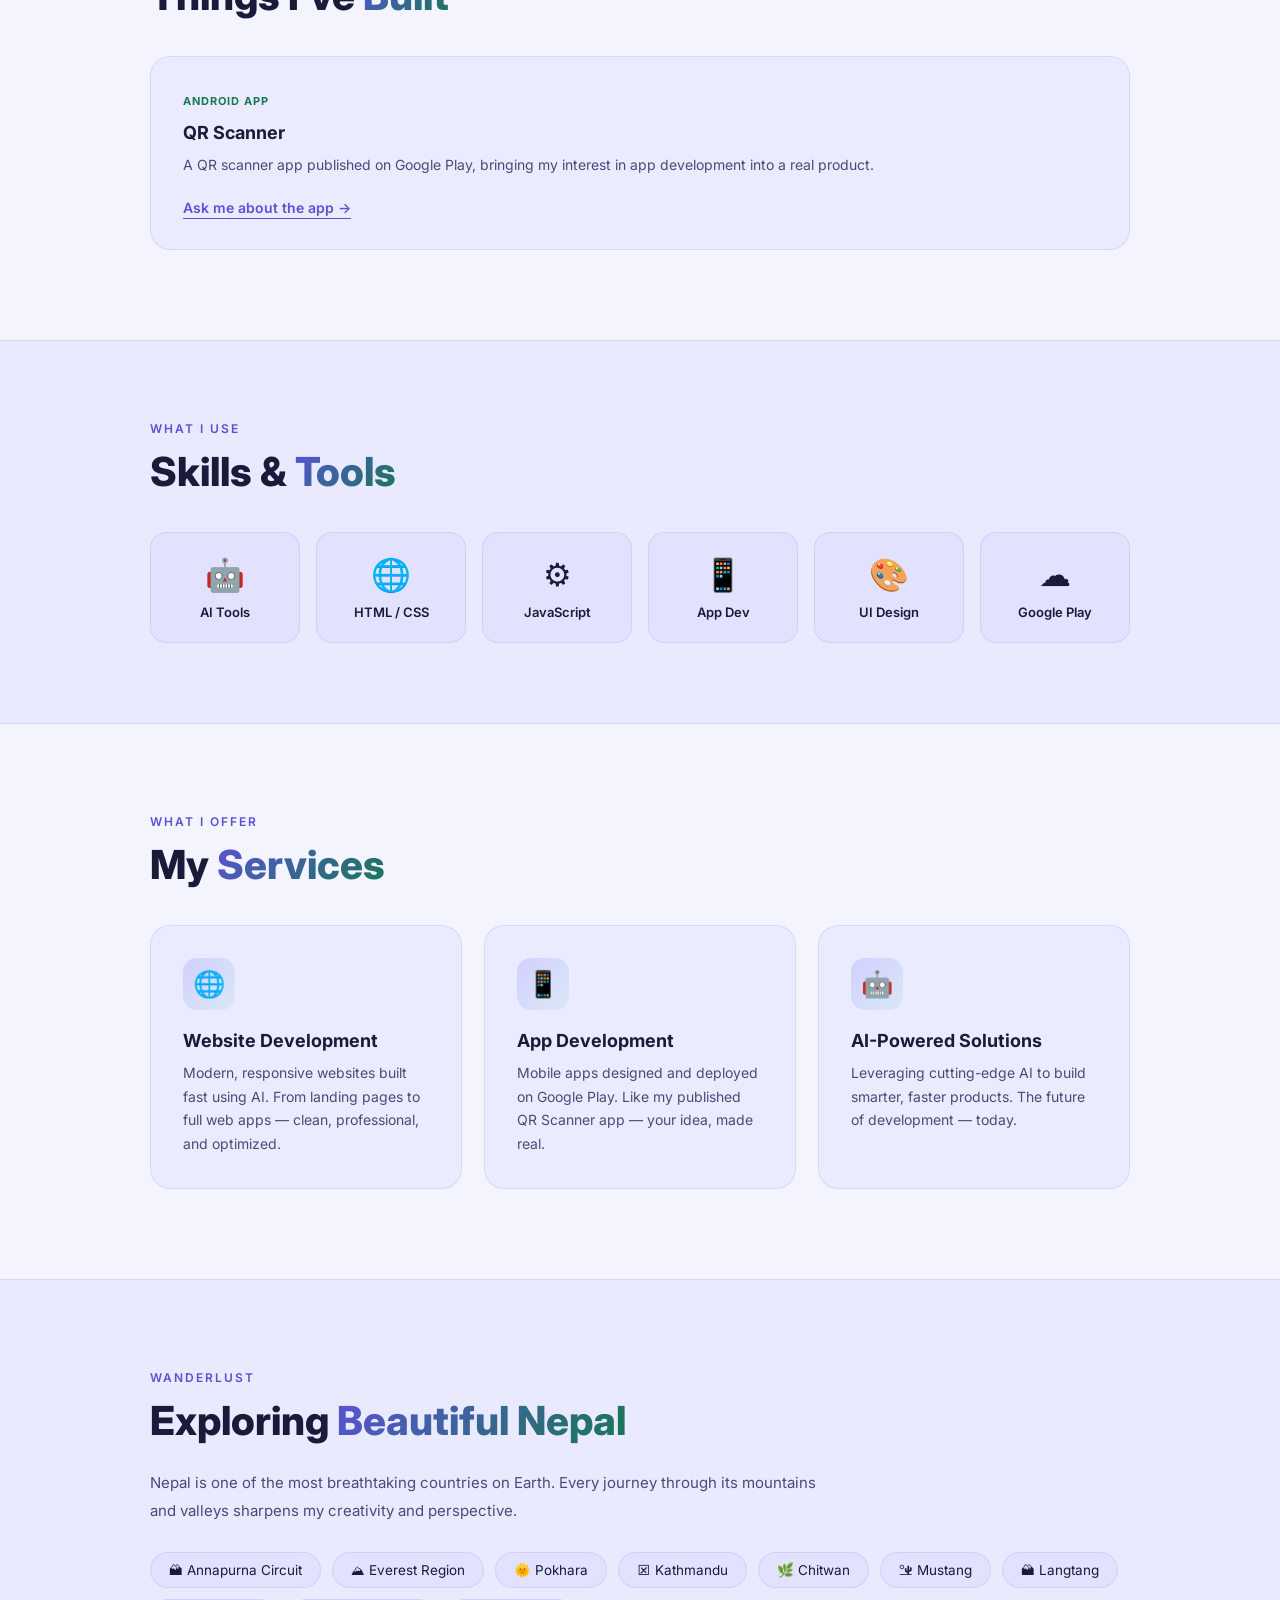
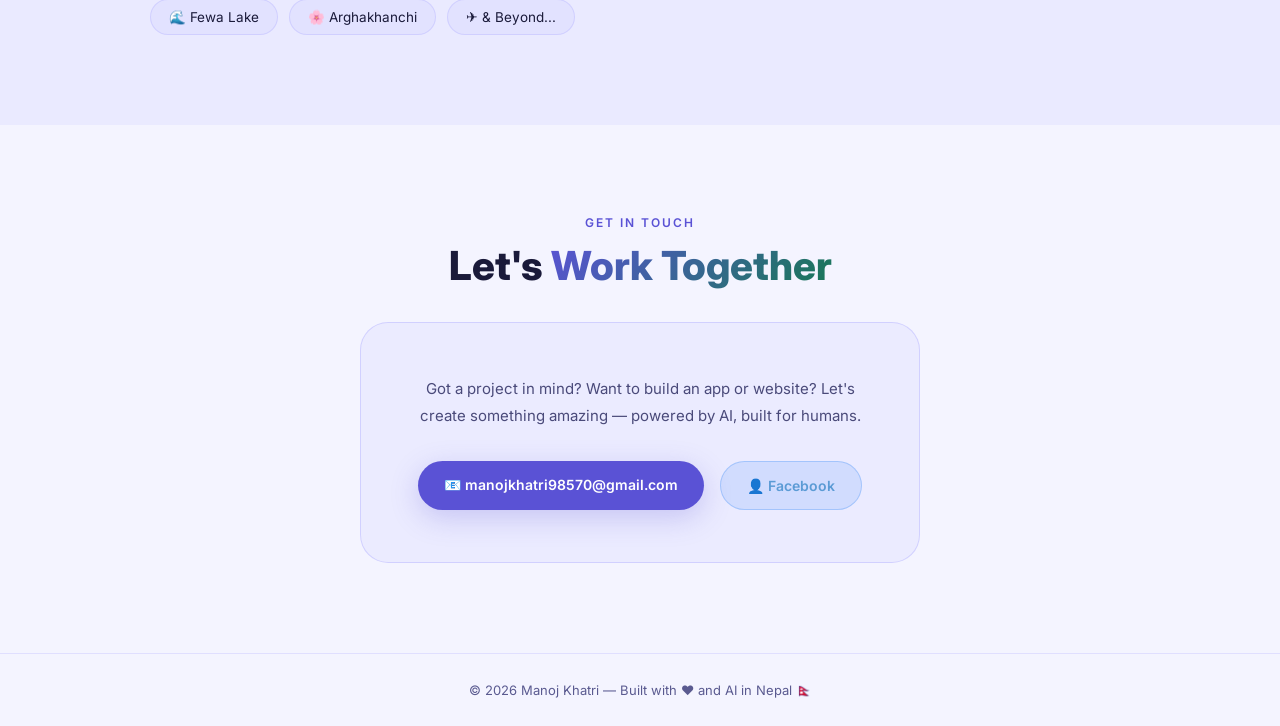
==== commit ad312a12: "Remove GitHub button from contact section" ====
--- a/index.html
+++ b/index.html
@@ -126,7 +126,6 @@
     <div class="clinks">
       <a href="mailto:manojkhatri98570@gmail.com" class="cbtn cb1 email-link">&#128231; manojkhatri98570@gmail.com</a>
       <a href="https://www.facebook.com/songs.love.96" target="_blank" rel="noopener noreferrer" class="cbtn cb2">&#128100; Facebook</a>
-      <a href="https://github.com/manojkhatri0025-ops" target="_blank" rel="noopener noreferrer" class="cbtn btn-o">GitHub</a>
     </div>
   </div>
 </div></div>
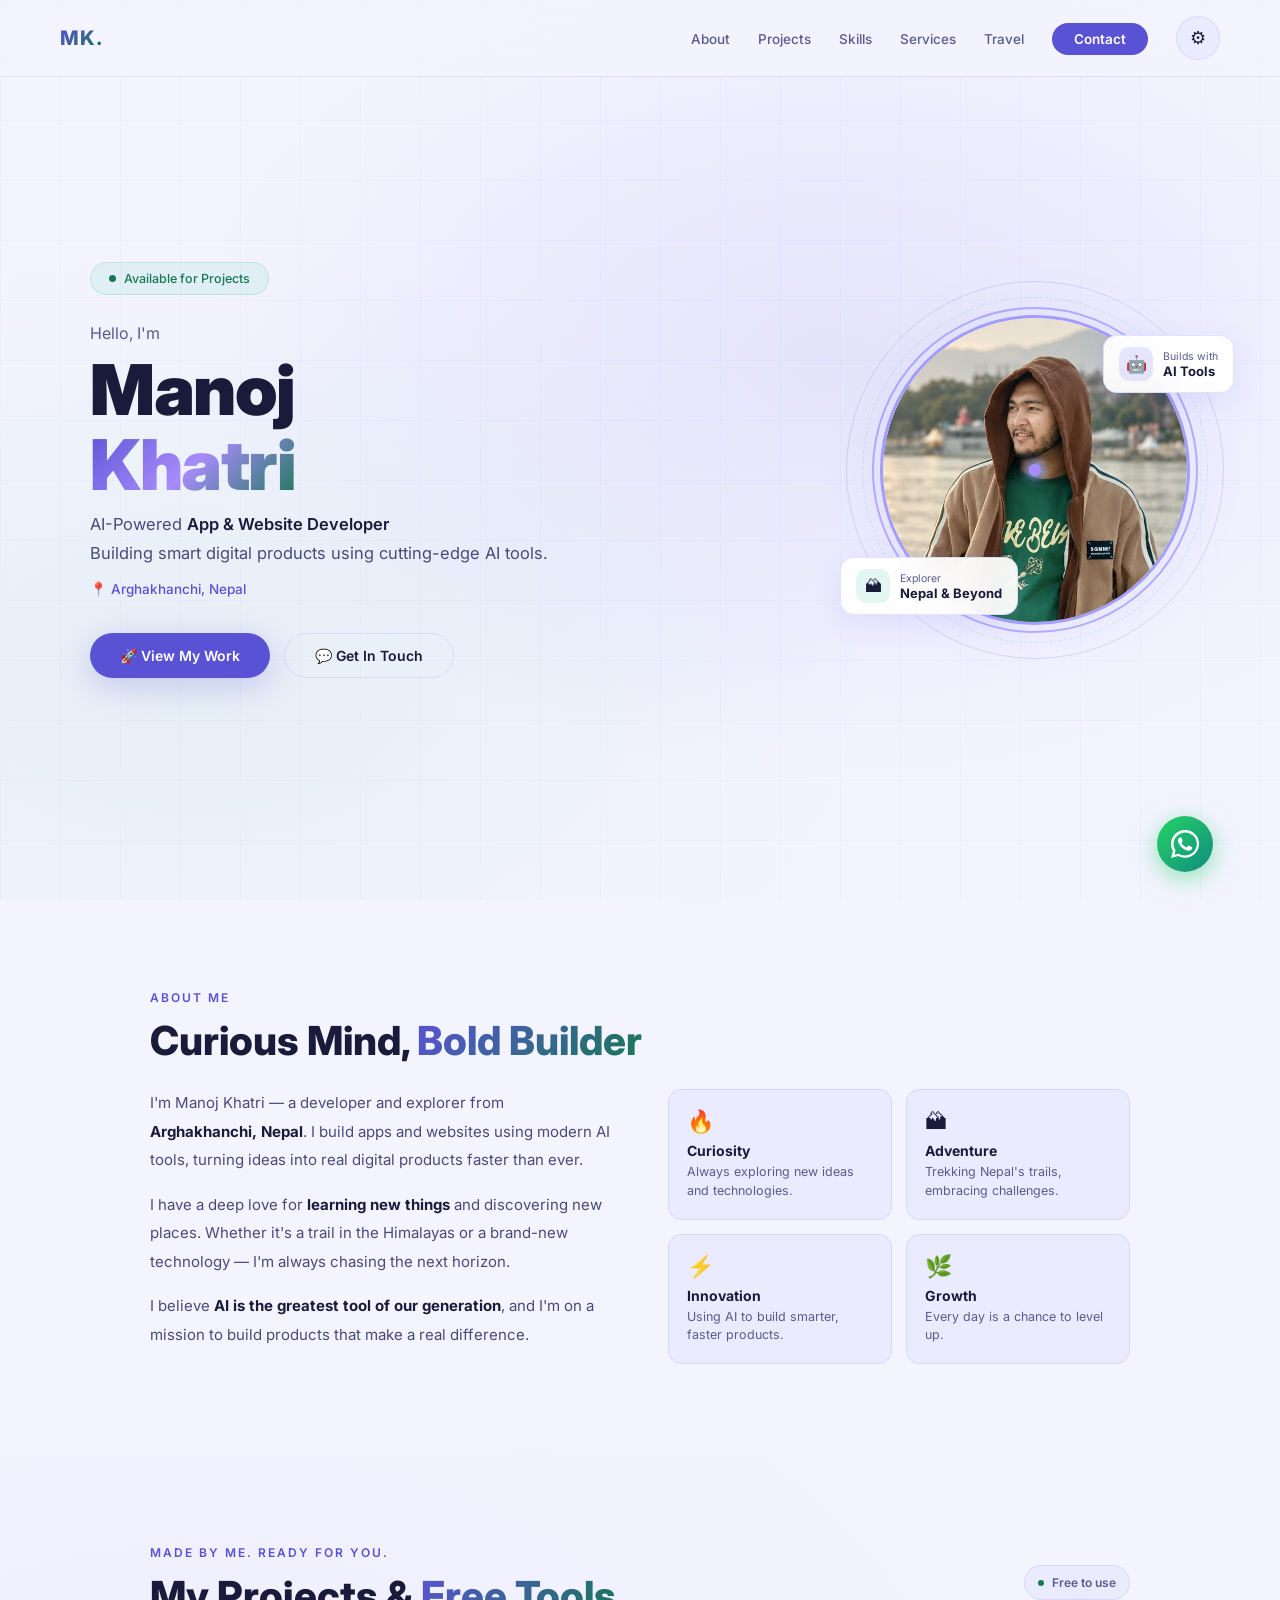
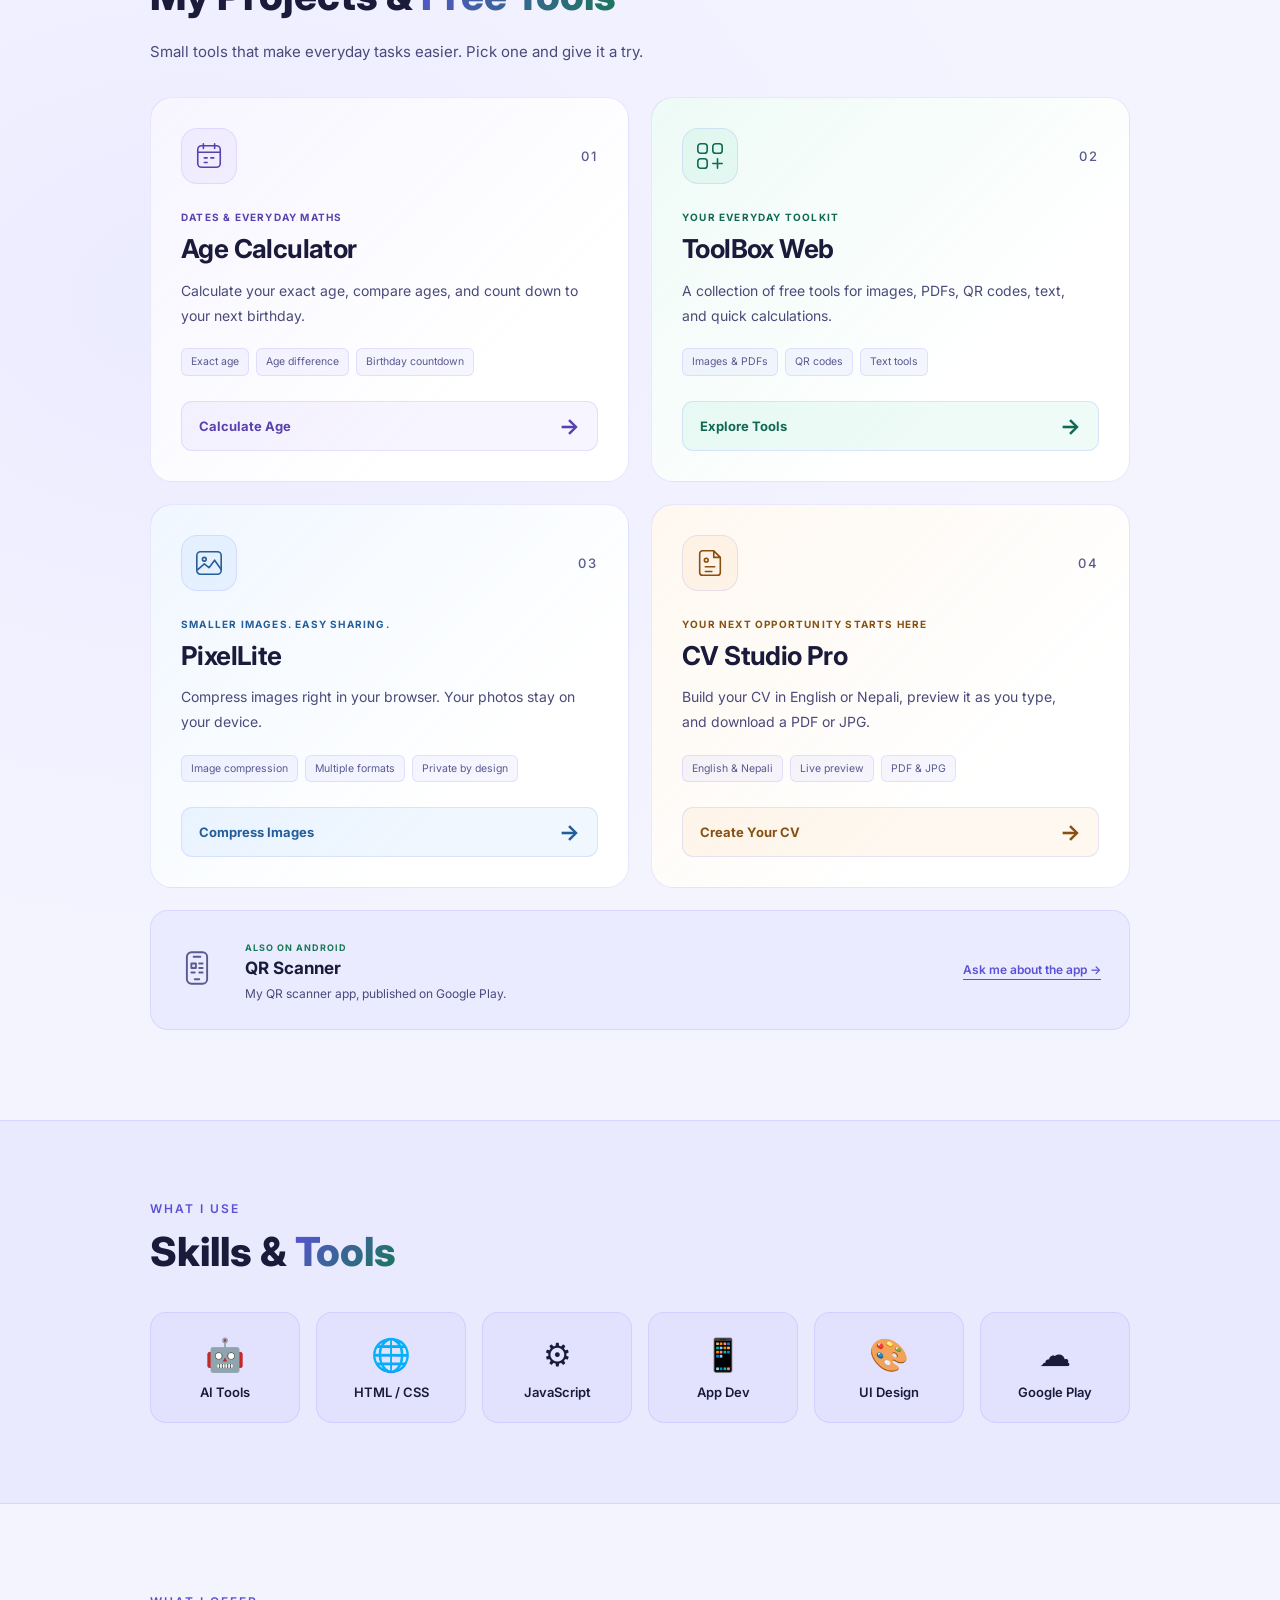
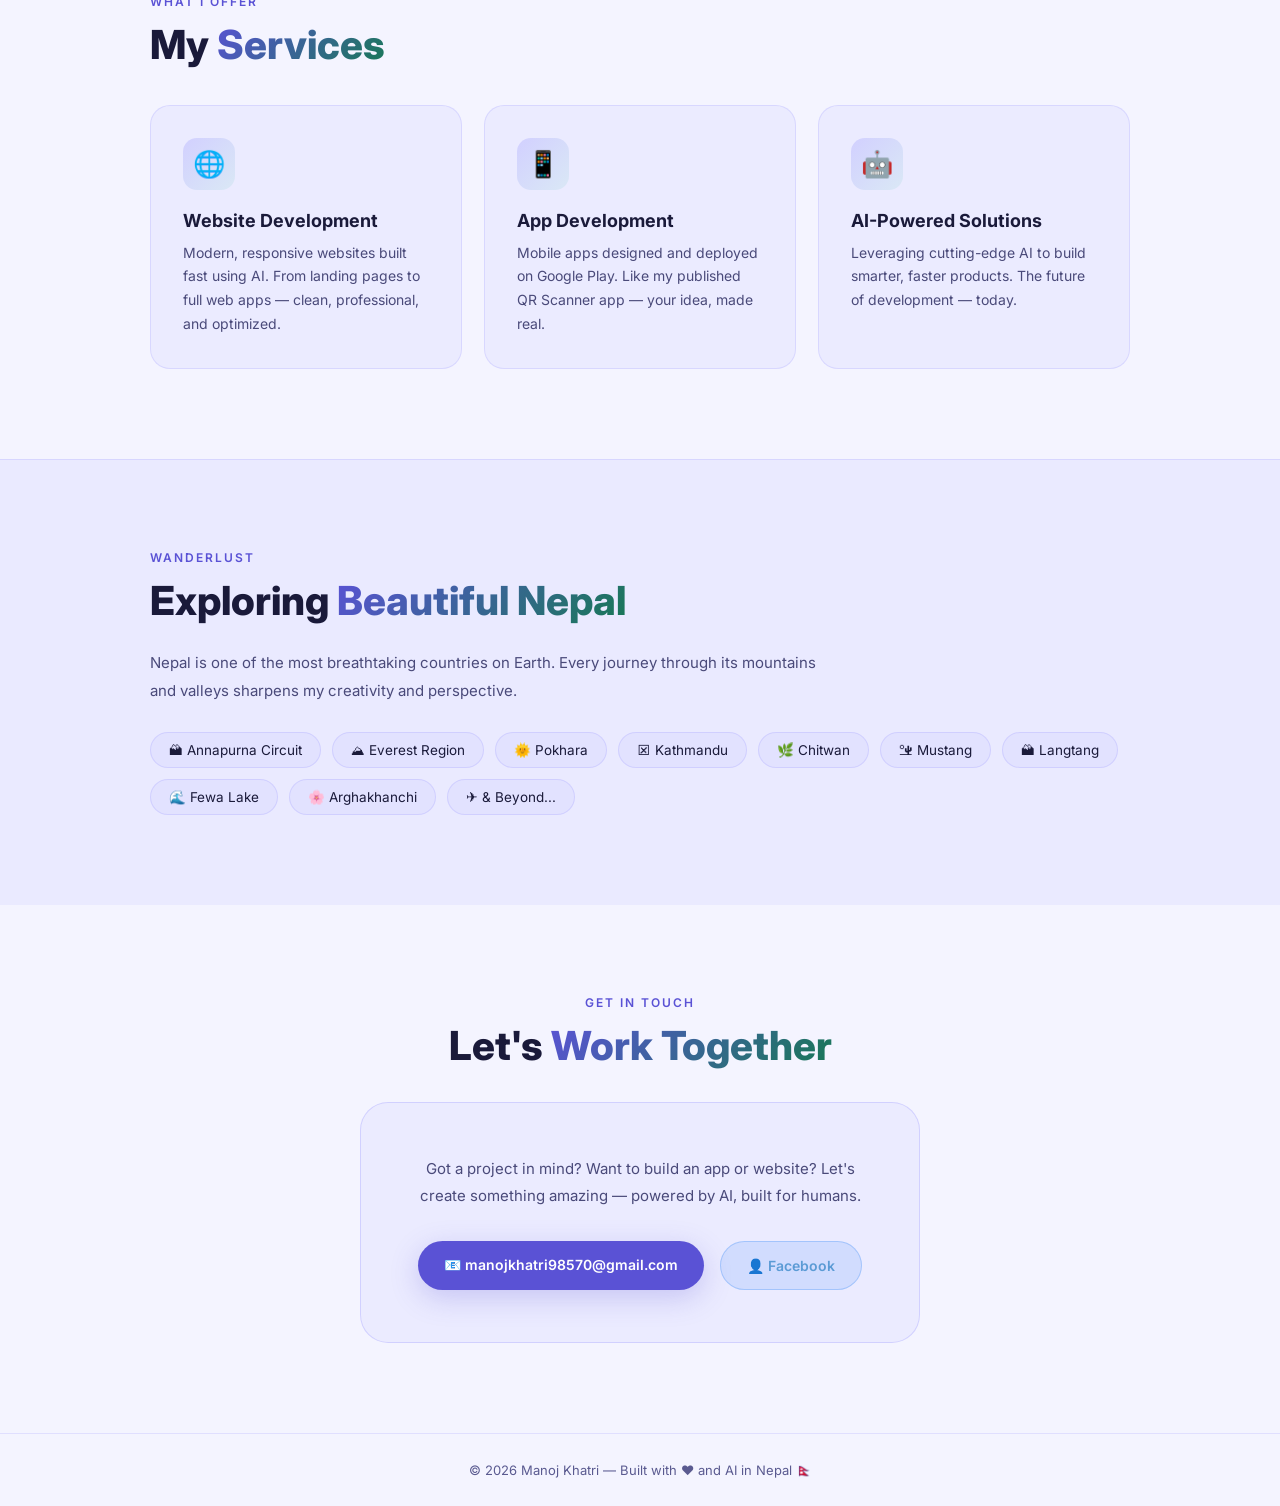
==== commit 43d130a5: "Showcase four free web tools with responsive project cards" ====
--- a/index.html
+++ b/index.html
@@ -18,7 +18,7 @@
 <link rel="preconnect" href="https://fonts.gstatic.com" crossorigin>
 <title>Manoj Khatri | Developer &amp; Explorer</title>
 <link href="https://fonts.googleapis.com/css2?family=Inter:wght@300;400;500;600;700;800;900&display=swap" rel="stylesheet">
-<link rel="stylesheet" href="assets/style.css">
+<link rel="stylesheet" href="assets/style.css?v=20260930-projects">
 </head>
 <body>
 <a class="skip-link" href="#main">Skip to content</a>
@@ -83,11 +83,48 @@
     </div>
   </div>
 </section></div>
-<div id="projects"><section class="reveal">
-  <p class="sl">Selected Work</p><h2 class="st">Things I've <span>Built</span></h2>
-  <div class="svc-grid">
-    <article class="svc"><span class="project-tag">Android app</span><h3 class="svc-t">QR Scanner</h3><p class="svc-d">A QR scanner app published on Google Play, bringing my interest in app development into a real product.</p><a class="project-link" href="mailto:manojkhatri98570@gmail.com?subject=QR%20Scanner%20app">Ask me about the app &rarr;</a></article>
+<div id="projects"><section class="reveal" aria-labelledby="projects-title">
+  <div class="projects-heading"><div><p class="sl">Made by me. Ready for you.</p><h2 class="st" id="projects-title">My Projects &amp; <span>Free Tools</span></h2></div><span class="tools-note"><span aria-hidden="true"></span>Free to use</span></div>
+  <p class="projects-intro">Small tools that make everyday tasks easier. Pick one and give it a try.</p>
+  <div class="tools-grid">
+    <article class="tool-card tool-age" aria-labelledby="tool-age-title">
+      <div class="tool-top"><span class="tool-icon"><svg viewBox="0 0 32 32" fill="none" stroke="currentColor" stroke-width="1.7" stroke-linecap="round" stroke-linejoin="round" aria-hidden="true"><rect x="4" y="5" width="24" height="23" rx="4"/><path d="M10 3v5m12-5v5M4 12h24m-17 6h3m4 0h3m-10 5h3"/></svg></span><span class="tool-number" aria-hidden="true">01</span></div>
+      <p class="tool-category">Dates &amp; everyday maths</p>
+      <h3 id="tool-age-title">Age Calculator</h3>
+      <p class="tool-description">Calculate your exact age, compare ages, and count down to your next birthday.</p>
+      <ul class="tool-tags" aria-label="Age Calculator features"><li>Exact age</li><li>Age difference</li><li>Birthday countdown</li></ul>
+      <a class="tool-cta" href="https://manojkhatri.name.np/age-calculator-india/">Calculate Age<span aria-hidden="true">&rarr;</span></a>
+    </article>
+    <article class="tool-card tool-toolbox" aria-labelledby="tool-toolbox-title">
+      <div class="tool-top"><span class="tool-icon"><svg viewBox="0 0 32 32" fill="none" stroke="currentColor" stroke-width="1.7" stroke-linecap="round" stroke-linejoin="round" aria-hidden="true"><rect x="3" y="3" width="10" height="10" rx="3"/><rect x="19" y="3" width="10" height="10" rx="3"/><rect x="3" y="19" width="10" height="10" rx="3"/><path d="M19 24h10m-5-5v10"/></svg></span><span class="tool-number" aria-hidden="true">02</span></div>
+      <p class="tool-category">Your everyday toolkit</p>
+      <h3 id="tool-toolbox-title">ToolBox Web</h3>
+      <p class="tool-description">A collection of free tools for images, PDFs, QR codes, text, and quick calculations.</p>
+      <ul class="tool-tags" aria-label="ToolBox Web features"><li>Images &amp; PDFs</li><li>QR codes</li><li>Text tools</li></ul>
+      <a class="tool-cta" href="https://manojkhatri.name.np/toolbox-web/">Explore Tools<span aria-hidden="true">&rarr;</span></a>
+    </article>
+    <article class="tool-card tool-pixel" aria-labelledby="tool-pixel-title">
+      <div class="tool-top"><span class="tool-icon"><svg viewBox="0 0 32 32" fill="none" stroke="currentColor" stroke-width="1.7" stroke-linecap="round" stroke-linejoin="round" aria-hidden="true"><rect x="3" y="4" width="26" height="24" rx="4"/><circle cx="11" cy="12" r="2"/><path d="m4 23 7-6 5 4 6-8 7 10"/></svg></span><span class="tool-number" aria-hidden="true">03</span></div>
+      <p class="tool-category">Smaller images. Easy sharing.</p>
+      <h3 id="tool-pixel-title">PixelLite</h3>
+      <p class="tool-description">Compress images right in your browser. Your photos stay on your device.</p>
+      <ul class="tool-tags" aria-label="PixelLite features"><li>Image compression</li><li>Multiple formats</li><li>Private by design</li></ul>
+      <a class="tool-cta" href="https://manojkhatri.name.np/pixellite/">Compress Images<span aria-hidden="true">&rarr;</span></a>
+    </article>
+    <article class="tool-card tool-cv" aria-labelledby="tool-cv-title">
+      <div class="tool-top"><span class="tool-icon"><svg viewBox="0 0 32 32" fill="none" stroke="currentColor" stroke-width="1.7" stroke-linecap="round" stroke-linejoin="round" aria-hidden="true"><path d="M20 3H8a3 3 0 0 0-3 3v20a3 3 0 0 0 3 3h16a3 3 0 0 0 3-3V10Zm0 0v7h7M11 20h10m-10 5h7"/><circle cx="12" cy="13" r="2"/></svg></span><span class="tool-number" aria-hidden="true">04</span></div>
+      <p class="tool-category">Your next opportunity starts here</p>
+      <h3 id="tool-cv-title">CV Studio Pro</h3>
+      <p class="tool-description">Build your CV in English or Nepali, preview it as you type, and download a PDF or JPG.</p>
+      <ul class="tool-tags" aria-label="CV Studio Pro features"><li>English &amp; Nepali</li><li>Live preview</li><li>PDF &amp; JPG</li></ul>
+      <a class="tool-cta" href="https://manojkhatri.name.np/cv-studio-pro/">Create Your CV<span aria-hidden="true">&rarr;</span></a>
+    </article>
   </div>
+  <article class="android-project">
+    <div class="android-icon" aria-hidden="true"><svg viewBox="0 0 32 32" fill="none" stroke="currentColor" stroke-width="1.7" stroke-linecap="round" stroke-linejoin="round"><rect x="7" y="2" width="18" height="28" rx="4"/><path d="M13 6h6m-5 20h4M11 12h4v4h-4zm7 0h3m-3 4h3m-10 4h3m4 0h3"/></svg></div>
+    <div class="android-copy"><span class="project-tag">Also on Android</span><h3>QR Scanner</h3><p>My QR scanner app, published on Google Play.</p></div>
+    <a class="project-link" href="mailto:manojkhatri98570@gmail.com?subject=QR%20Scanner%20app">Ask me about the app <span aria-hidden="true">&rarr;</span></a>
+  </article>
 </section></div>
 <div class="skills-bg" id="skills"><div class="skills-inner reveal">
   <p class="sl">What I Use</p><h2 class="st">Skills &amp; <span>Tools</span></h2>
--- a/assets/style.css
+++ b/assets/style.css
@@ -148,4 +148,38 @@
  .wa-float{bottom:14px;right:14px}.wa-btn{width:48px;height:48px}
  footer{padding:28px 64px 36px 24px;line-height:1.8}
 }
+/* Project showcase */
+#projects{background:radial-gradient(ellipse at 15% 35%,rgba(108,99,255,.06),transparent 55%)}
+.projects-heading{display:flex;align-items:center;justify-content:space-between;gap:24px}
+.projects-heading .st{margin-bottom:0;max-width:650px}
+.tools-note{display:inline-flex;align-items:center;gap:8px;flex-shrink:0;border:1px solid var(--border);border-radius:50px;padding:9px 13px;font-size:12px;font-weight:600;color:var(--muted2);background:var(--card)}
+.tools-note>span{width:6px;height:6px;border-radius:50%;background:var(--accent)}
+.projects-intro{max-width:620px;font-size:15px;line-height:1.8;color:var(--muted);margin:18px 0 32px}
+.tools-grid{display:grid;grid-template-columns:repeat(2,minmax(0,1fr));gap:22px}
+.tool-card{--tool-ink:#b6a8ff;--tool-tint:rgba(164,140,255,.09);display:flex;flex-direction:column;min-width:0;padding:30px;border:1px solid var(--border);border-radius:22px;background:linear-gradient(135deg,var(--tool-tint),transparent 65%),var(--bg2);position:relative;transition:transform .25s,border-color .25s,box-shadow .25s}
+.tool-toolbox{--tool-ink:#65dcc5;--tool-tint:rgba(67,206,162,.09)}
+.tool-pixel{--tool-ink:#8dc7ff;--tool-tint:rgba(89,164,255,.09)}
+.tool-cv{--tool-ink:#f2c181;--tool-tint:rgba(245,176,88,.09)}
+.tool-card:hover,.tool-card:focus-within{border-color:var(--tool-ink);box-shadow:0 16px 38px rgba(0,0,0,.12)}
+@media(hover:hover){.tool-card:hover{transform:translateY(-4px)}}
+.tool-top{display:flex;align-items:center;justify-content:space-between;margin-bottom:25px}
+.tool-icon{display:inline-flex;align-items:center;justify-content:center;width:56px;height:56px;border-radius:16px;color:var(--tool-ink);background:var(--tool-tint);border:1px solid var(--border)}
+.tool-icon svg{width:30px;height:30px}
+.tool-number{font-size:13px;letter-spacing:2px;font-weight:500;color:var(--muted2)}
+.tool-category{font-size:10px;font-weight:700;line-height:1.6;letter-spacing:1.2px;text-transform:uppercase;color:var(--tool-ink);margin-bottom:8px}
+.tool-card h3{font-size:26px;line-height:1.25;letter-spacing:-.6px;margin-bottom:12px}
+.tool-description{font-size:14px;line-height:1.8;color:var(--muted);margin-bottom:20px;max-width:400px}
+.tool-tags{display:flex;flex-wrap:wrap;gap:7px;list-style:none;padding:0;margin:auto 0 25px}
+.tool-tags li{font-size:10.5px;line-height:1.5;padding:5px 9px;border:1px solid var(--border);border-radius:6px;color:var(--muted2);background:var(--card)}
+.tool-cta{display:flex;align-items:center;justify-content:space-between;gap:12px;min-height:48px;padding:13px 17px;border-radius:11px;font-size:13px;font-weight:700;color:var(--tool-ink);background:var(--tool-tint);border:1px solid var(--border);text-decoration:none;transition:background .2s,border-color .2s}
+.tool-cta:hover{border-color:var(--tool-ink);background:var(--card)}
+.tool-cta>span{font-size:22px;line-height:1}
+.android-project{display:flex;align-items:center;gap:20px;padding:24px 28px;margin-top:22px;border:1px solid var(--border);border-radius:18px;background:var(--card)}
+.android-icon{flex-shrink:0;width:46px;color:var(--muted2)}
+.android-icon svg{width:36px;height:36px}
+.android-copy{flex:1;min-width:0}.android-copy .project-tag{font-size:9px;margin-bottom:5px}.android-copy h3{font-size:17px;margin-bottom:6px}.android-copy p{font-size:12px;line-height:1.7;color:var(--muted)}
+.android-project .project-link{margin:0;font-size:12px;line-height:1.8}
+[data-theme="light"] .tool-card{--tool-ink:#5841ad;background:linear-gradient(135deg,var(--tool-tint),transparent 70%),#fff}
+[data-theme="light"] .tool-toolbox{--tool-ink:#126953}[data-theme="light"] .tool-pixel{--tool-ink:#235d9a}[data-theme="light"] .tool-cv{--tool-ink:#875012}
+@media(max-width:768px){.projects-heading{display:block}.tools-note{margin-top:18px}.tools-grid{grid-template-columns:1fr}.tool-card{padding:26px}.android-project{flex-wrap:wrap;padding:24px;gap:14px}.android-project .project-link{margin-left:60px}.tool-card h3{font-size:25px}}
 @media(prefers-reduced-motion:reduce){*,*::before,*::after{animation:none!important;transition:none!important;scroll-behavior:auto!important}}
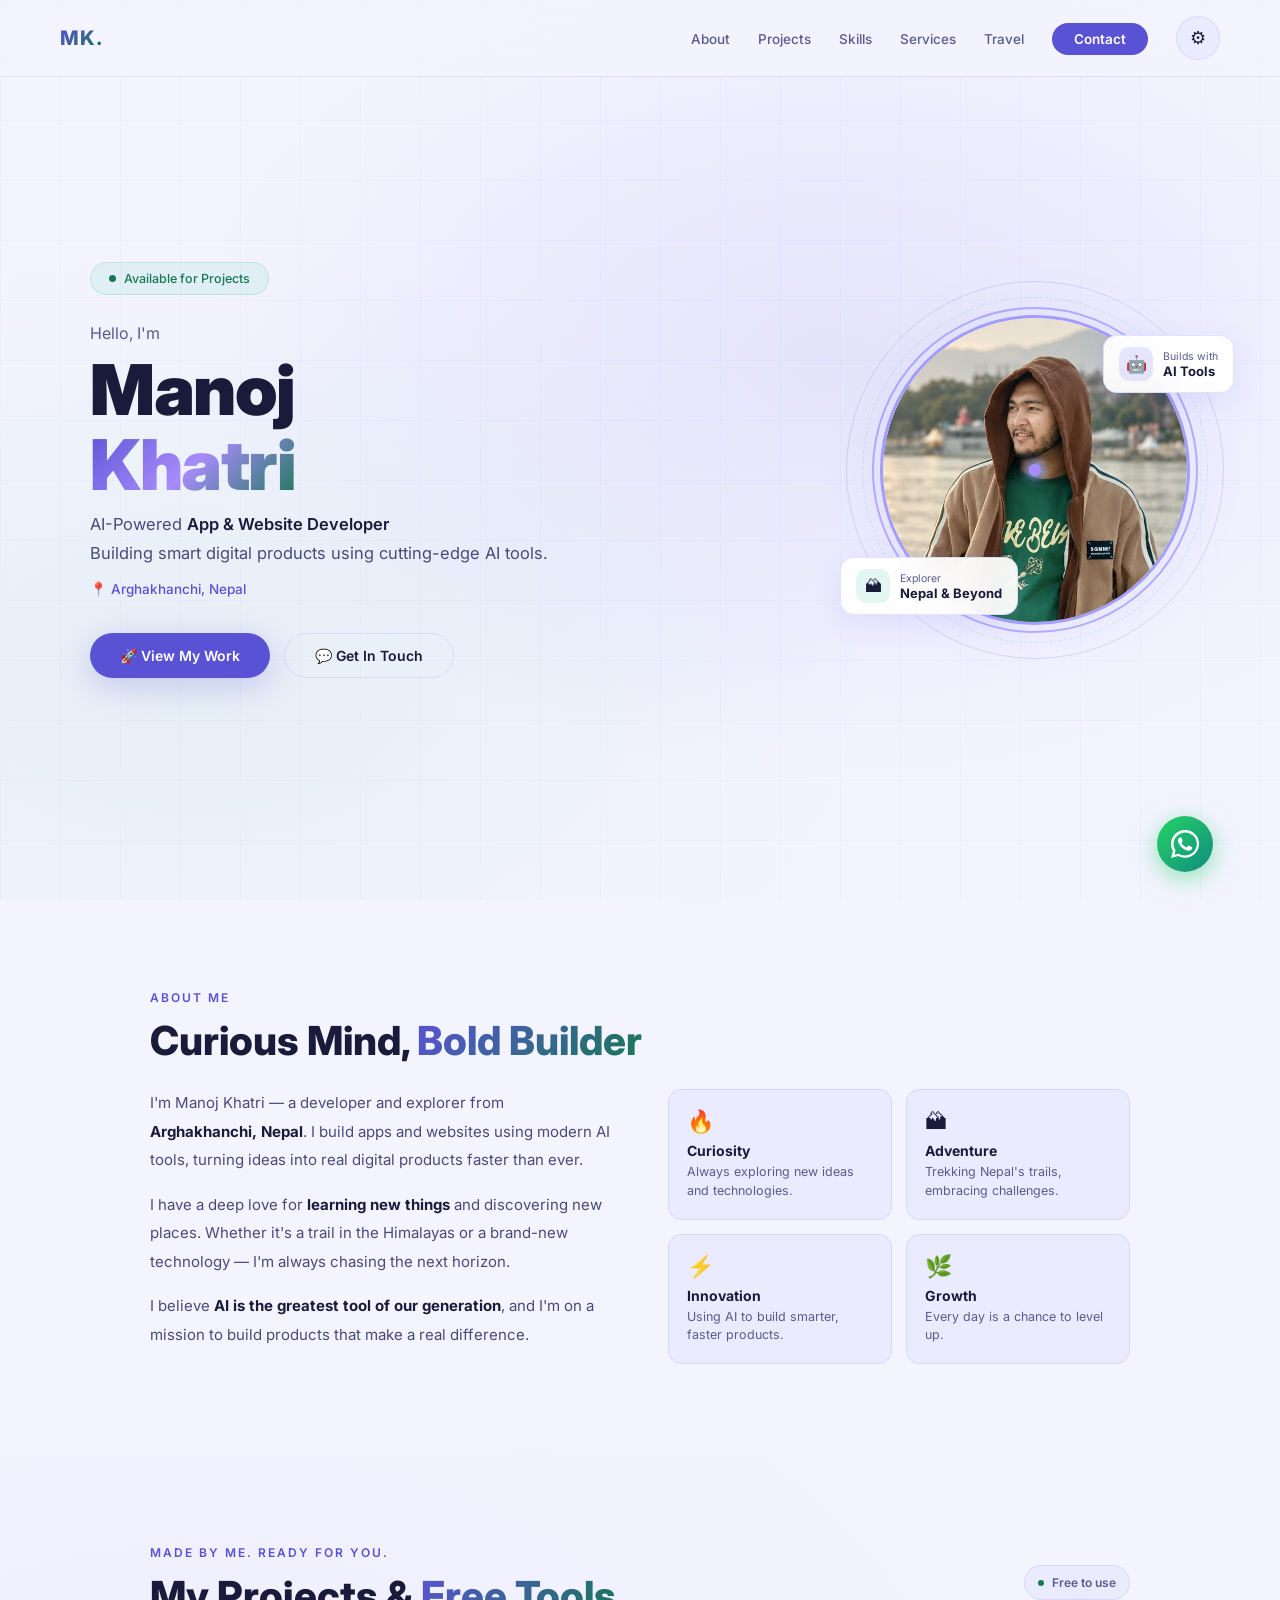
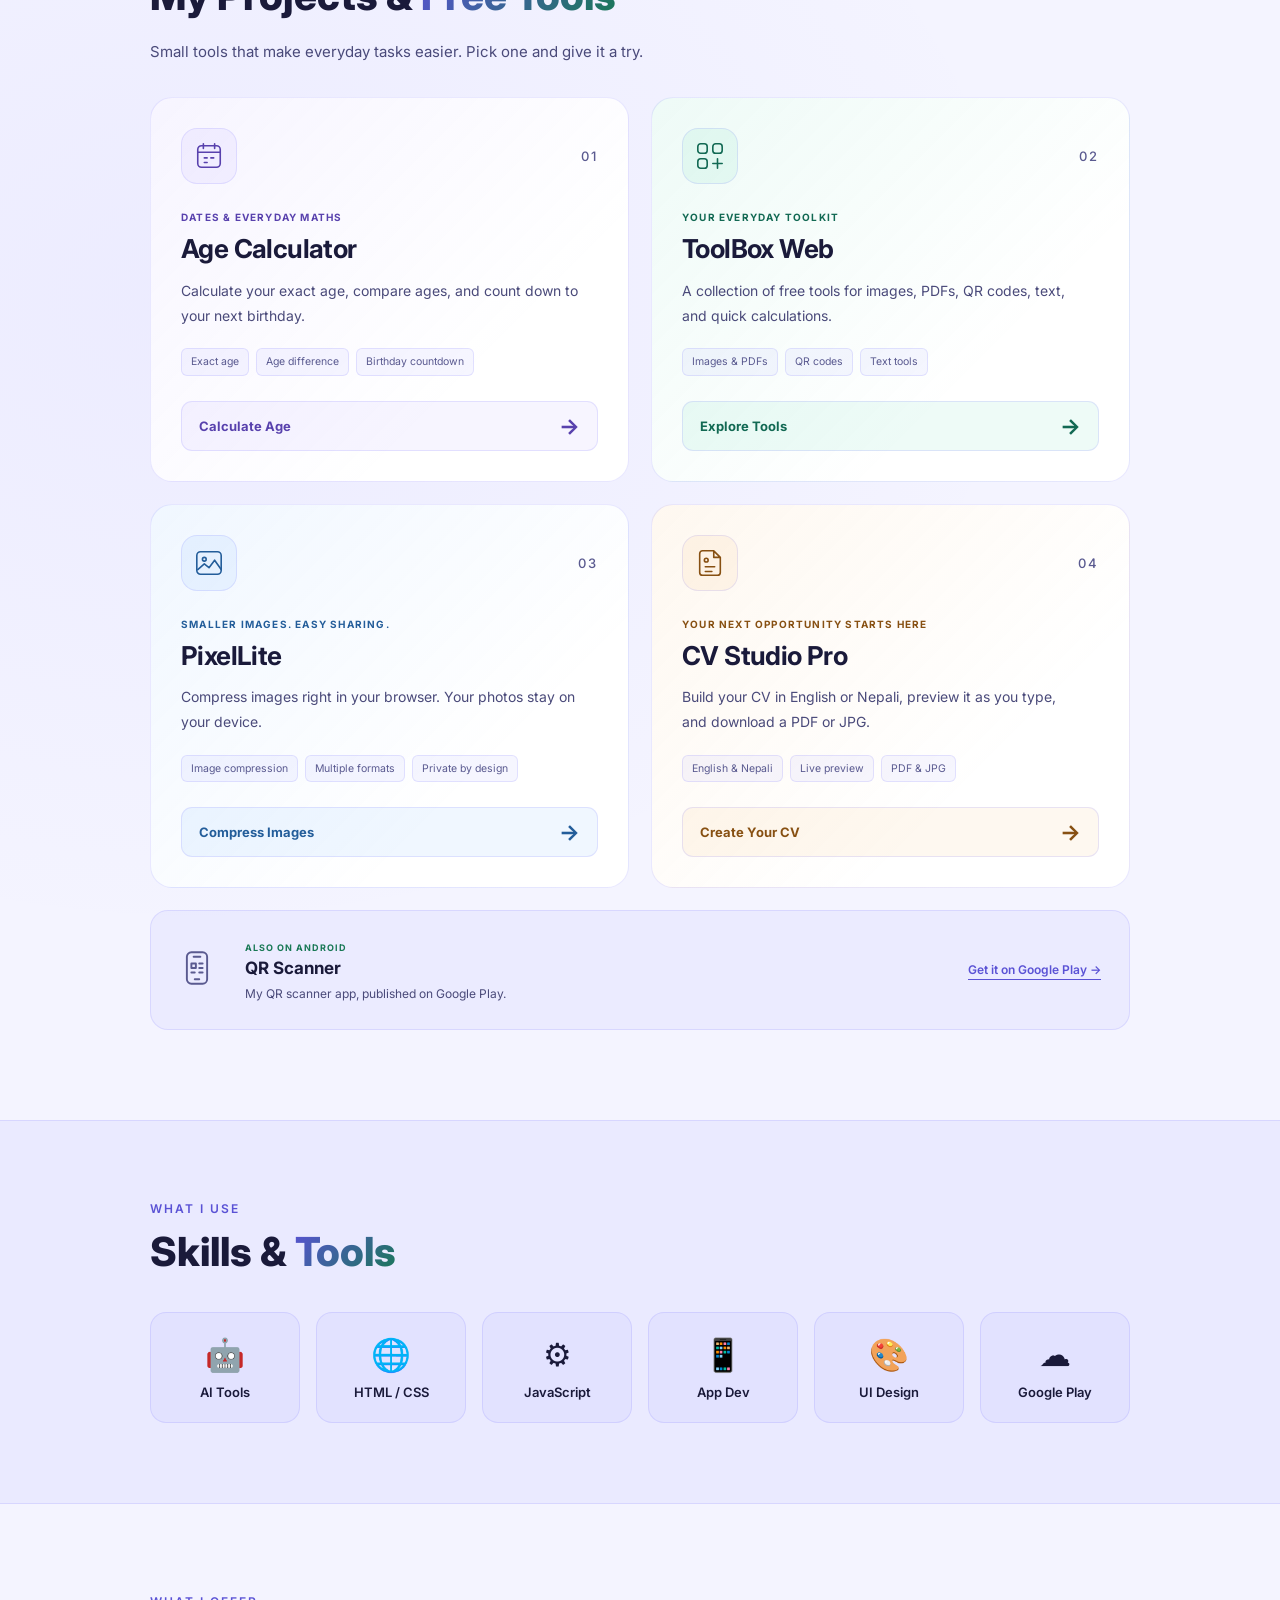
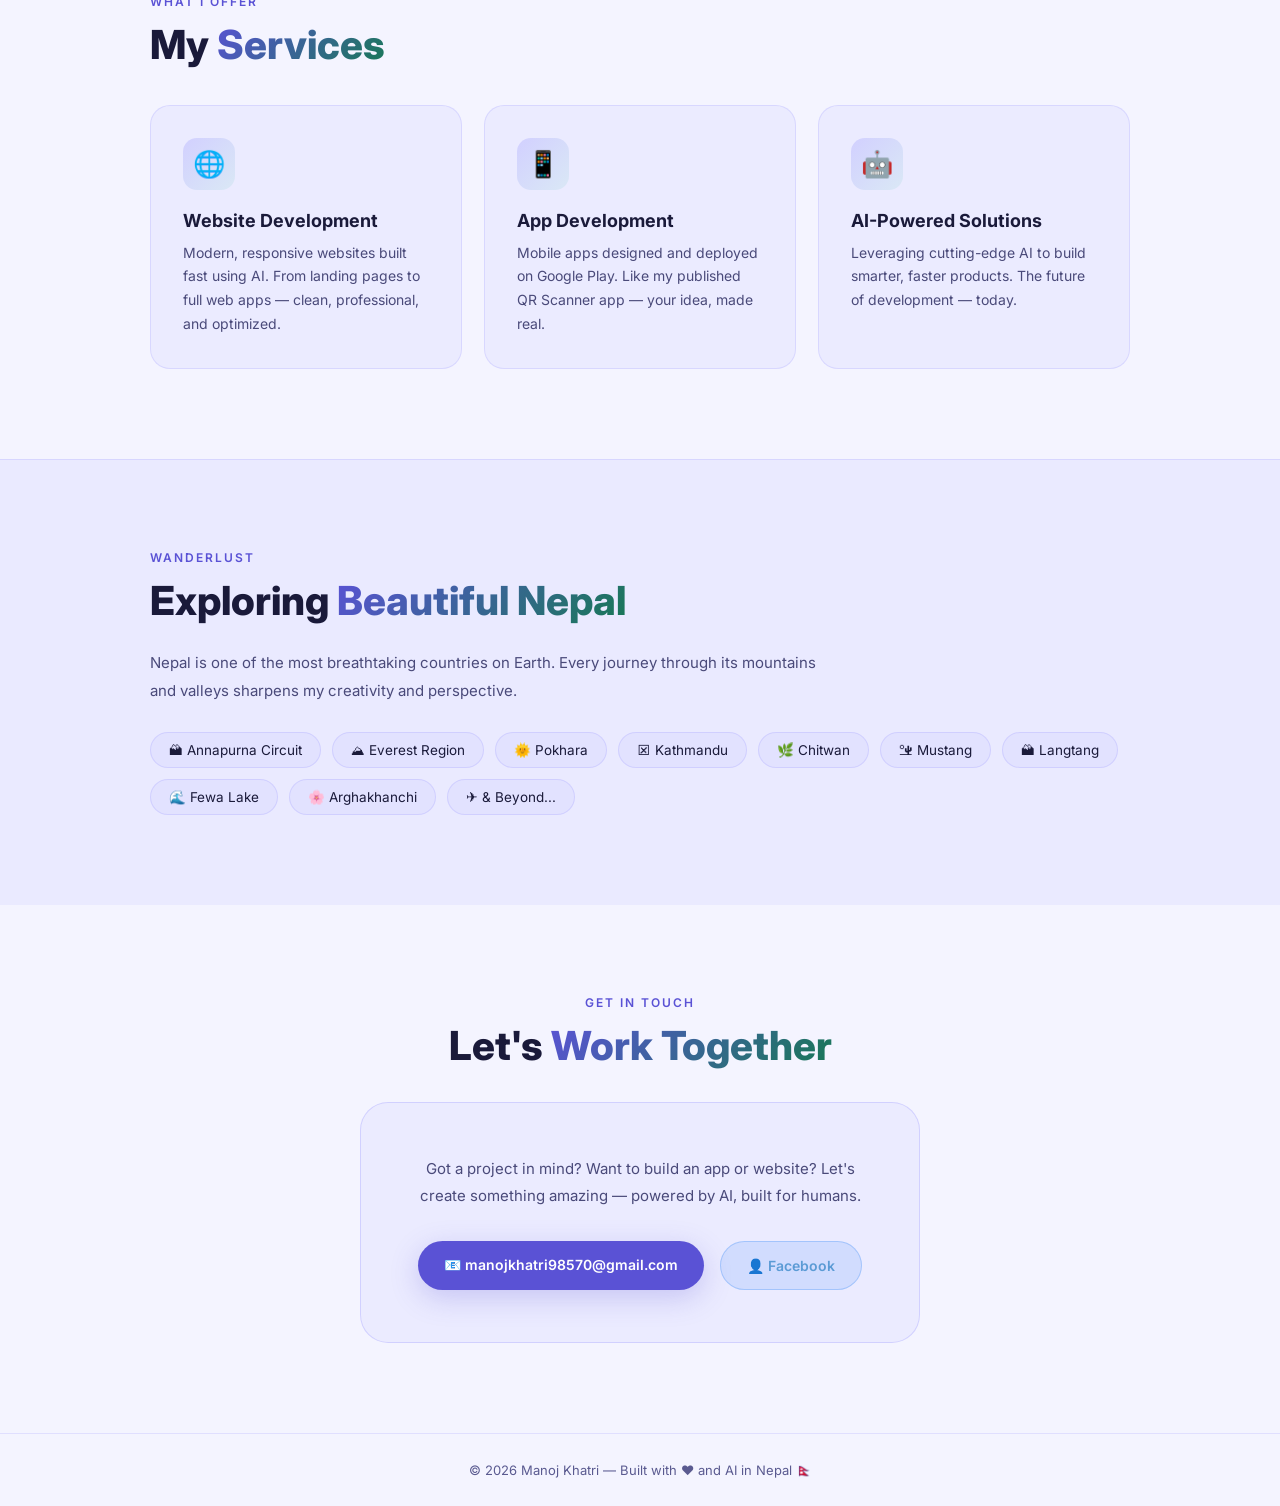
==== commit 3efe6c60: "Fix QR Scanner button to open its Google Play listing" ====
--- a/index.html
+++ b/index.html
@@ -120,10 +120,10 @@
       <a class="tool-cta" href="https://manojkhatri.name.np/cv-studio-pro/">Create Your CV<span aria-hidden="true">&rarr;</span></a>
     </article>
   </div>
-  <article class="android-project">
+  <article class="android-project" id="qr-scanner">
     <div class="android-icon" aria-hidden="true"><svg viewBox="0 0 32 32" fill="none" stroke="currentColor" stroke-width="1.7" stroke-linecap="round" stroke-linejoin="round"><rect x="7" y="2" width="18" height="28" rx="4"/><path d="M13 6h6m-5 20h4M11 12h4v4h-4zm7 0h3m-3 4h3m-10 4h3m4 0h3"/></svg></div>
     <div class="android-copy"><span class="project-tag">Also on Android</span><h3>QR Scanner</h3><p>My QR scanner app, published on Google Play.</p></div>
-    <a class="project-link" href="mailto:manojkhatri98570@gmail.com?subject=QR%20Scanner%20app">Ask me about the app <span aria-hidden="true">&rarr;</span></a>
+    <a class="project-link" href="https://play.google.com/store/apps/details?id=com.aistudio.qrscanner.kspvql">Get it on Google Play <span aria-hidden="true">&rarr;</span></a>
   </article>
 </section></div>
 <div class="skills-bg" id="skills"><div class="skills-inner reveal">
